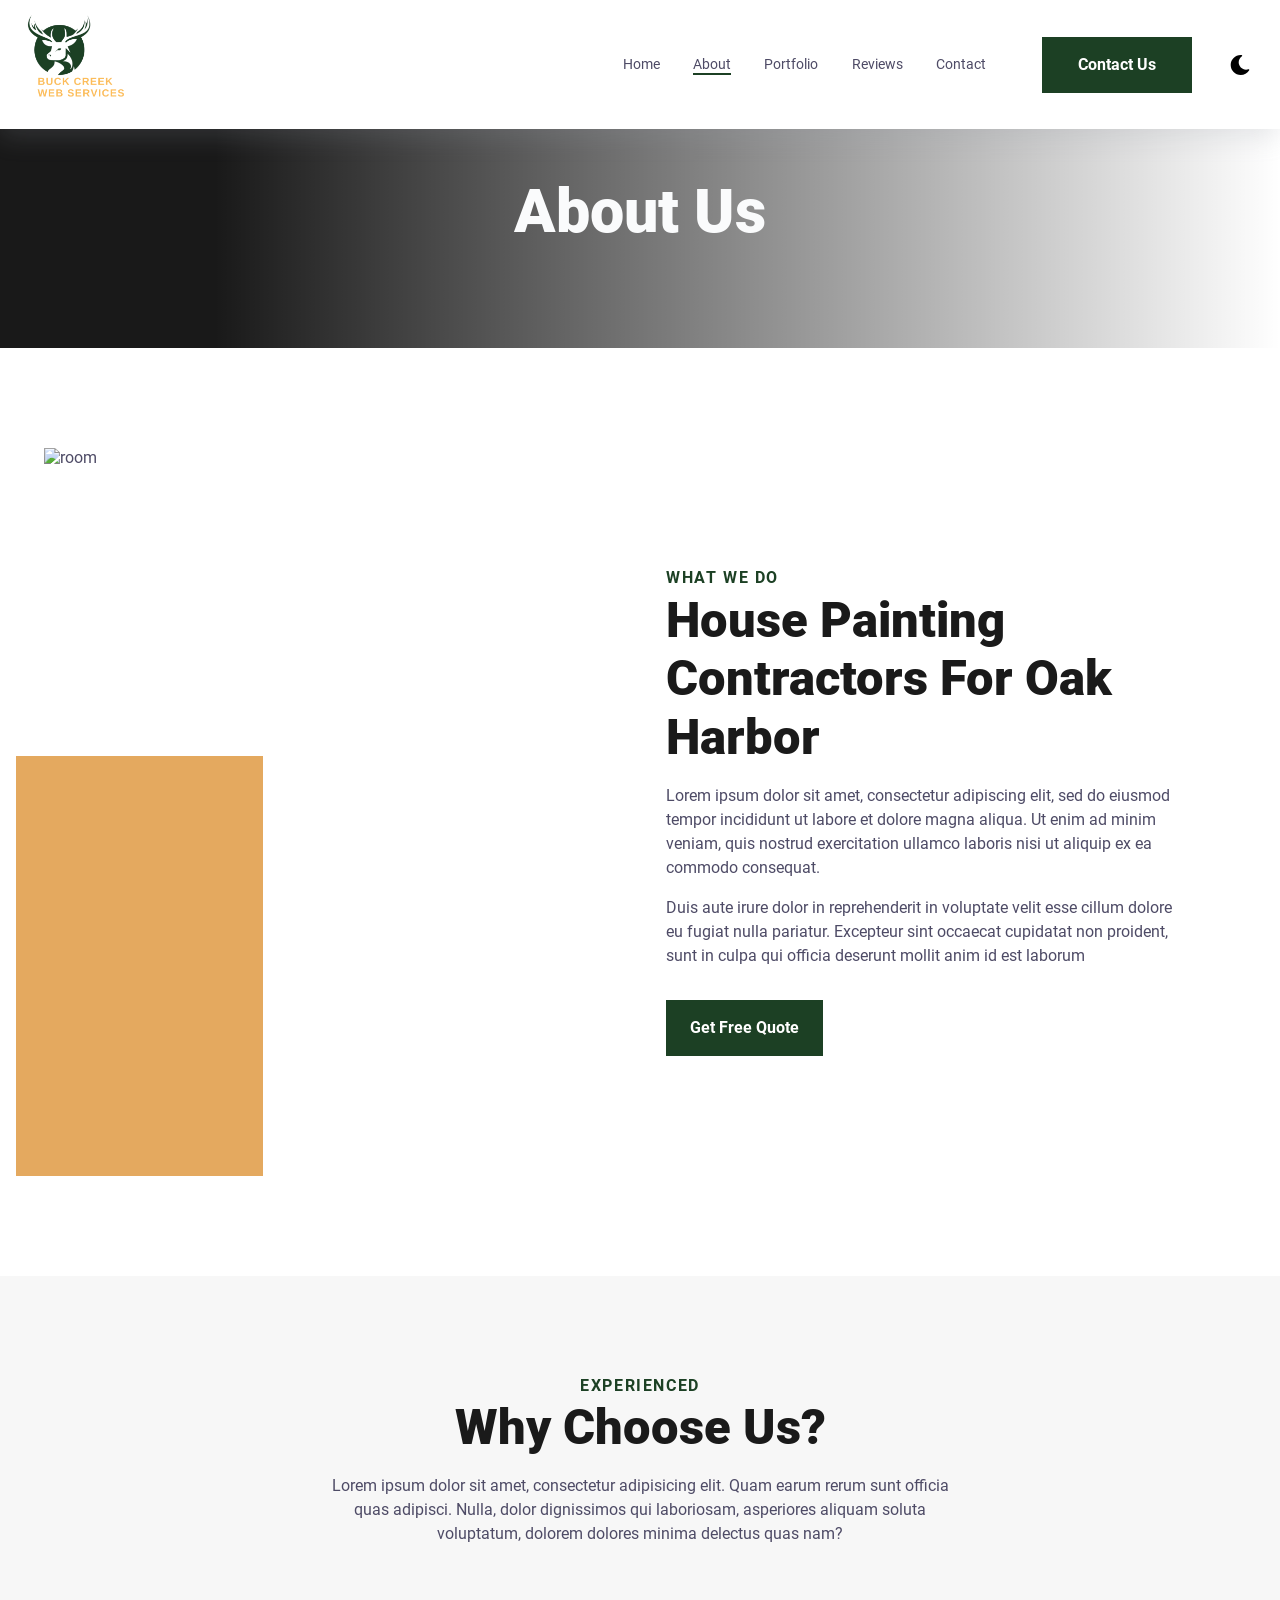
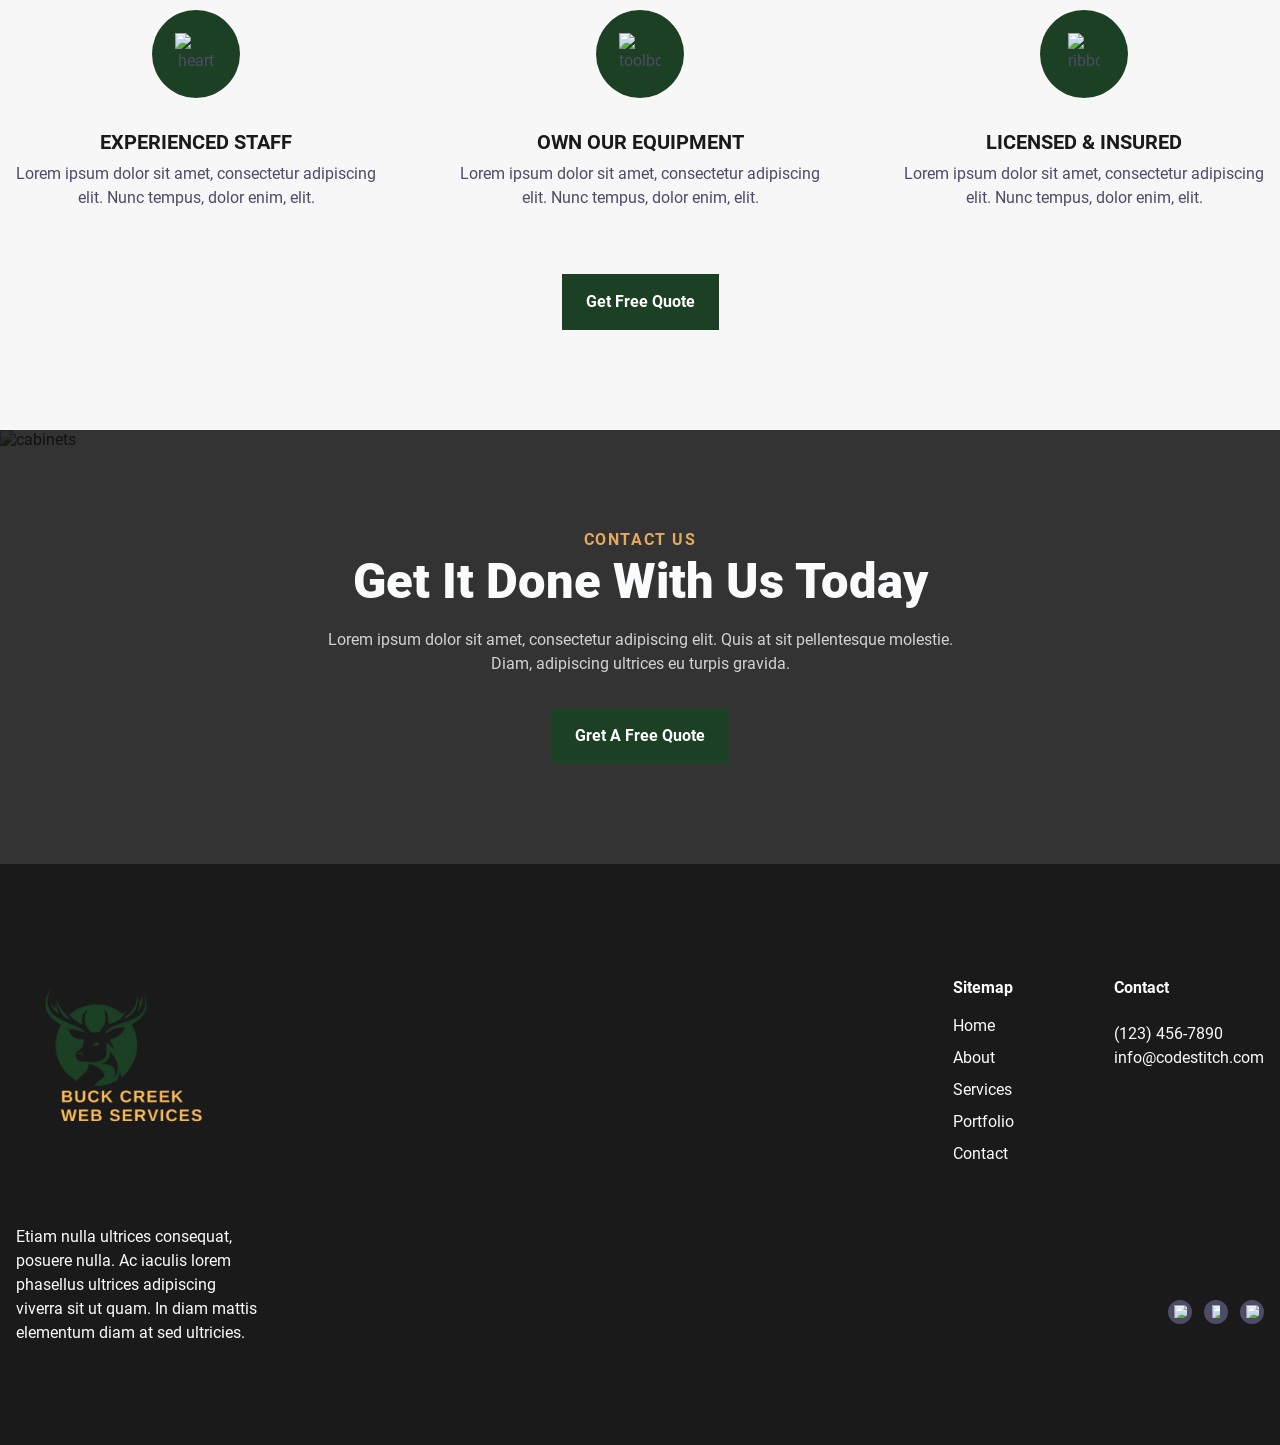
==== about.html @ 59d67529 "Initial commit" ====
<!DOCTYPE html>
<html lang="en">
<head>
    <meta charset="UTF-8">
    <meta http-equiv="X-UA-Compatible" content="IE=edge">
    <meta name="viewport" content="width=device-width, initial-scale=1.0">

    <!--Swap our for actual link-->
    <link rel="canonical" href="https://www.website.com/">

    <meta name="description" content="Meta description for the page">
    <meta name="keywords" content="">

    <!--Social Media Display-->
    <meta property="og:title" content="Title that shows up on google searches"/>
    <meta property="og:description" content="Meta description for the page"/>
    <meta property="og:type" content="website" />
    <meta property="og:url" content="Official link for that page (https://www.site.com)"/>
    <meta property="og:image" content="/assets/images/social.jpg"/>
    <meta property="og:image:secure_url" content="/assets/images/social.jpg"/>

    <!--Favicons-->
    <link rel="apple-touch-icon" sizes="180x180" href="/assets/favicons/apple-touch-icon.png">
    <link rel="icon" type="image/png" sizes="32x32" href="/assets/favicons/favicon-32x32.png?v1">
    <link rel="icon" type="image/png" sizes="16x16" href="/assets/favicons/favicon-16x16.png">
    <link rel="icon" href="/assets/favicons/bc-logo-round.ico" type="image/x-icon">
    <link rel="manifest" href="/assets/favicons/site.webmanifest">
    <meta name="msapplication-TileColor" content="#da532c">
    <meta name="theme-color" content="#ffffff">

    <!-- Preload -->
    <link rel="preload" as="image" href="assets/images/logo-light.png">
    <link rel="preload" as="font" type="font/woff2" href="/assets/fonts/roboto-v29-latin-regular.woff2" crossorigin>
    <link rel="preload" as="font" type="font/woff2" href="/assets/fonts/roboto-v29-latin-700.woff2" crossorigin>

    <link rel="stylesheet" href="/css/core-styles.css">
    <link rel="stylesheet" href="/css/about.css">
    <link rel="stylesheet" href="/css/dark.css">

    <title>Service Keyword Phrase | Company Name | City, State</title>
</head>
<body>
    <!--Screen reader skip main nav-->
    <a class="skip" aria-label="skip to main content" href="#main">Click To Skip To Main Content</a>

    <!-- ============================================ -->
    <!--                 Navigation                   -->
    <!-- ============================================ -->

    <header id="cs-navigation">
        <div class="cs-container">
            <!--Nav Logo-->
            <a href="/index.html" class="cs-logo" aria-label="back to home">
                <img src="/assets/images/bc-logo.png" alt="logo" width="210" height="29" aria-hidden="true" decoding="async">
            </a>
            <!--Navigation List-->
            <nav class="cs-nav" role="navigation">
                <!--Mobile Nav Toggle-->
                <button class="cs-toggle" aria-label="mobile menu toggle">
                    <div class="cs-box" aria-hidden="true">
                        <span class="cs-line cs-line1" aria-hidden="true"></span>
                        <span class="cs-line cs-line2" aria-hidden="true"></span>
                        <span class="cs-line cs-line3" aria-hidden="true"></span>
                    </div>
                </button>
                <!-- We need a wrapper div so we can set a fixed height on the cs-ul in case the nav list gets too long from too many dropdowns being opened and needs to have an overflow scroll. This wrapper acts as the background so it can go the full height of the screen and not cut off any overflowing nav items while the cs-ul stops short of the bottom of the screen, which keeps all nav items in view no matter how mnay there are-->
                <div class="cs-ul-wrapper">
                    <ul id="cs-expanded" class="cs-ul" aria-expanded="false">
                        <li class="cs-li">
                            <a href="/index.html" class="cs-li-link">
                                Home
                            </a>
                        </li>
                        <li class="cs-li">
                            <a href="/about.html" class="cs-li-link cs-active">
                                About
                            </a>
                        </li>
                        <li class="cs-li">
                            <a href="/portfolio.html" class="cs-li-link">
                                Portfolio
                            </a>
                        </li>
                        <li class="cs-li">
                            <a href="/reviews.html" class="cs-li-link">
                                Reviews
                            </a>
                        </li>
                        <li class="cs-li">
                            <a href="/contact.html" class="cs-li-link">
                                Contact
                            </a>
                        </li>
                    </ul>
                </div>
            </nav>
            <a href="/contact.html" class="cs-button-solid cs-nav-button">Contact Us</a>
            <!--Dark Mode toggle, uncomment button code if you want to enable a dark mode toggle-->
            <button id="dark-mode-toggle" aria-label="dark mode toggle">
                <svg class="cs-moon" xmlns="http://www.w3.org/2000/svg" viewBox="0 0 480 480" style="enable-background:new 0 0 480 480" xml:space="preserve"><path d="M459.782 347.328c-4.288-5.28-11.488-7.232-17.824-4.96-17.76 6.368-37.024 9.632-57.312 9.632-97.056 0-176-78.976-176-176 0-58.4 28.832-112.768 77.12-145.472 5.472-3.712 8.096-10.4 6.624-16.832S285.638 2.4 279.078 1.44C271.59.352 264.134 0 256.646 0c-132.352 0-240 107.648-240 240s107.648 240 240 240c84 0 160.416-42.688 204.352-114.176 3.552-5.792 3.04-13.184-1.216-18.496z"/></svg>
                <img class="cs-sun" aria-hidden="true" src="https://csimg.nyc3.cdn.digitaloceanspaces.com/Icons%2Fsun.svg" decoding="async" alt="moon" width="15" height="15">
            </button>
        </div>
    </header>

    <main id="main">
        <!-- ============================================ -->
        <!--                   Banner                     -->
        <!-- ============================================ -->

        <div id="banner-712">
            <div class="cs-container">
                <span class="cs-int-title">About Us</span>
            </div>
            <!--Background Image-->
            <picture class="cs-background">
                <!--Mobile Image-->
                <source media="(max-width: 600px)" srcset="https://csimg.nyc3.cdn.digitaloceanspaces.com/Images%2FMISC%2Fpills.jpg">
                <!--Tablet and above Image-->
                <source media="(min-width: 601px)" srcset="https://csimg.nyc3.cdn.digitaloceanspaces.com/Images%2FMISC%2Fpills.jpg">
                <img loading="lazy" decoding="async" src="https://csimg.nyc3.cdn.digitaloceanspaces.com/Images%2FMISC%2Fpills.jpg" alt="pills" width="1280" height="568" aria-hidden="true">
            </picture>
        </div>

        <!-- ============================================ -->
        <!--                 Side By Side                 -->
        <!-- ============================================ -->

        <section id="sbs-578">
            <div class="cs-container">
                <picture class="cs-picture">
                    <!--Mobile Image-->
                    <source media="(max-width: 600px)" srcset="https://csimg.nyc3.cdn.digitaloceanspaces.com/SideBySide/room.jpg">
                    <!--Tablet and above Image-->
                    <source media="(min-width: 601px)" srcset="https://csimg.nyc3.cdn.digitaloceanspaces.com/SideBySide/room.jpg">
                    <img loading="lazy" decoding="async" src="https://csimg.nyc3.cdn.digitaloceanspaces.com/SideBySide/room.jpg" alt="room" width="494" height="700">
                </picture>
                <div class="cs-content">
                    <span class="cs-topper">What We Do</span>
                    <h2 class="cs-title">House Painting Contractors For Oak Harbor</h2>
                    <p class="cs-text">
                        Lorem ipsum dolor sit amet, consectetur adipiscing elit, sed do eiusmod tempor incididunt ut labore et dolore magna aliqua. Ut enim ad minim veniam, quis nostrud exercitation ullamco laboris nisi ut aliquip ex ea commodo consequat. 
                    </p>
                    <p class="cs-text">
                        Duis aute irure dolor in reprehenderit in voluptate velit esse cillum dolore eu fugiat nulla pariatur. Excepteur sint occaecat cupidatat non proident, sunt in culpa qui officia deserunt mollit anim id est laborum
                    </p>
                    <a href="" class="cs-button-solid">Get Free Quote</a>
                </div>
            </div>
        </section>

        <!-- ============================================ -->
        <!--                 Why Choose                   -->
        <!-- ============================================ -->

        <section id="why-choose-12">
            <div class="cs-container">
                <div class="cs-content">
                    <span class="cs-topper">Experienced</span>
                    <h2 class="cs-title">Why Choose Us?</h2>
                    <p class="cs-text">
                        Lorem ipsum dolor sit amet, consectetur adipisicing elit. Quam earum rerum sunt officia quas adipisci. Nulla, dolor dignissimos qui laboriosam, asperiores aliquam soluta voluptatum, dolorem dolores minima delectus quas nam?
                    </p>
                </div>
                <ul class="cs-card-group">
                    <li class="cs-item">
                        <picture class="cs-picture">
                            <img loading="lazy" decoding="async" src="https://csimg.nyc3.digitaloceanspaces.com/Why-Choose/sheild.svg" alt="heart icon" width="42" height="42" aria-hidden="true">
                        </picture>
                        <h3 class="cs-h3">Experienced Staff</h3>
                        <p class="cs-item-text">
                            Lorem ipsum dolor sit amet, consectetur adipiscing elit. Nunc tempus, dolor enim, elit. 
                        </p>
                    </li>
                    <li class="cs-item">
                        <picture class="cs-picture">
                            <img loading="lazy" decoding="async" src="https://csimg.nyc3.digitaloceanspaces.com/Why-Choose/toolbox.svg" alt="toolbox icon" width="42" height="42" aria-hidden="true">
                        </picture>
                        <h3 class="cs-h3">Own Our Equipment</h3>
                        <p class="cs-item-text">
                            Lorem ipsum dolor sit amet, consectetur adipiscing elit. Nunc tempus, dolor enim, elit. 
                        </p>
                    </li>
                    <li class="cs-item">
                        <picture class="cs-picture">
                            <img loading="lazy" decoding="async" src="https://csimg.nyc3.digitaloceanspaces.com/Why-Choose/ribbon.svg" alt="ribbon icon" width="32" height="42" aria-hidden="true">
                        </picture>
                        <h3 class="cs-h3">Licensed & Insured</h3>
                        <p class="cs-item-text">
                            Lorem ipsum dolor sit amet, consectetur adipiscing elit. Nunc tempus, dolor enim, elit. 
                        </p>
                    </li>
                </ul>
                <a href="" class="cs-button-solid">Get Free Quote</a>
            </div>
        </section>
                                
        <!-- ============================================ -->
        <!--                     CTA                      -->
        <!-- ============================================ -->

        <section id="cta-51">
            <div class="cs-container">
                <div class="cs-content">
                    <span class="cs-topper">Contact Us</span>
                    <h2 class="cs-title">Get It Done With Us Today</h2>
                    <p class="cs-text">
                        Lorem ipsum dolor sit amet, consectetur adipiscing elit. Quis at sit pellentesque molestie.  Diam, adipiscing ultrices eu turpis gravida.
                    </p>
                    <a href="" class="cs-button-solid">Gret A Free Quote</a>
                </div>
            </div>
            <!-- Background Image-->
            <picture class="cs-picture">
                <source media="(max-width: 600px)" srcset="https://csimg.nyc3.digitaloceanspaces.com/CTA/cabinets-m.jpg">
                <source media="(min-width: 601px)" srcset="https://csimg.nyc3.digitaloceanspaces.com/CTA/cabinets.jpg">
                <img loading="lazy" decoding="async" src="https://csimg.nyc3.digitaloceanspaces.com/CTA/cabinets.jpg" alt="cabinets" width="1920" height="1280" aria-hidden="true">
            </picture>
        </section>                                          
    </main>

    <!-- ============================================ -->
    <!--                   Footer                     -->
    <!-- ============================================ -->

    <footer id="cs-footer-269">
        <div class="cs-container">
            <!-- Logo Group -->
            <div class="cs-logo-group">
                <a aria-label="go back to home" class="cs-logo" href="">
                    <img class="cs-logo-img" aria-hidden="true" loading="lazy" decoding="async" src="/assets/images/bc-logo.png" alt="logo" width="240" height="32">
                </a>
                <p class="cs-text">
                    Etiam nulla ultrices consequat, posuere nulla. Ac iaculis lorem phasellus ultrices adipiscing viverra sit ut quam. In diam mattis elementum diam at sed ultricies.
                </p>
            </div>
            <!-- Links -->
            <ul class="cs-nav">
                <li class="cs-nav-li">
                    <span class="cs-header">Sitemap</span>
                </li>
                <li class="cs-nav-li">
                    <a class="cs-nav-link" href="">Home</a>
                </li>
                <li class="cs-nav-li">
                    <a class="cs-nav-link" href="">About</a>
                </li>
                <li class="cs-nav-li">
                    <a class="cs-nav-link" href="">Services</a>
                </li>
                <li class="cs-nav-li">
                    <a class="cs-nav-link" href="">Portfolio</a>
                </li>
                <li class="cs-nav-li">
                    <a class="cs-nav-link" href="">Contact</a>
                </li>
            </ul>
            <!-- Contact Info -->
            <ul class="cs-contact">
                <li class="cs-nav-li">
                    <span class="cs-header">Contact</span>
                </li>
                <li class="cs-contact-li">
                    <a class="cs-contact-link" href="tel: 123-456-7890">(123) 456-7890</a>
                </li>
                <li class="cs-contact-li">
                    <a class="cs-contact-link" href="mailto:info@codestitch.com">info@codestitch.com</a>
                </li>
                <!-- Social Media -->
                <li class="cs-contact-li cs-social-group">
                    <div class="cs-social">
                        <a class="cs-social-link" aria-label="visit google profile" href="">
                            <img class="cs-social-img" aria-hidden="true" loading="lazy" decoding="async" src="https://csimg.nyc3.digitaloceanspaces.com/Social/google.svg" alt="google" width="11" height="11">
                        </a>
                        <a class="cs-social-link" aria-label="visit facebook profile" href="">
                            <img class="cs-social-img" aria-hidden="true" loading="lazy" decoding="async" src="https://csimg.nyc3.digitaloceanspaces.com/Social/Facebook.svg" alt="facebook" width="6" height="11">
                        </a>
                        <a class="cs-social-link" aria-label="visit instagram profile" href="">
                            <img class="cs-social-img" aria-hidden="true" loading="lazy" decoding="async" src="https://csimg.nyc3.digitaloceanspaces.com/Social/instagram.svg" alt="instagram" width="11" height="11">
                        </a>
                    </div>
                </li>
            </ul>
        </div>
    </footer>
                                

    <script defer src="/assets/js/nav.js"></script>
</body>
</html>
---- css/core-styles.css ----
/*-- -------------------------- -->
<---        Core Styles         -->
<--- -------------------------- -*/
/* Mobile */
@media only screen and (min-width: 0rem) {
  :root {
    --primary: #1c4024;
    --primaryLight: #001F3F;
    --secondary: #E4A95F;
    --secondaryLight: #FFBA43;
    --headerColor: #1a1a1a;
    --bodyTextColor: #4E4B66;
    --bodyTextColorWhite: #FAFBFC;
    /* 13px - 16px */
    --topperFontSize: clamp(0.8125rem, 1.6vw, 1rem);
    /* 31px - 49px */
    --headerFontSize: clamp(1.9375rem, 3.9vw, 3.0625rem);
    --bodyFontSize: 1rem;
    /* 60px - 100px top and bottom */
    --sectionPadding: clamp(3.75rem, 7.82vw, 6.25rem) 1rem;
  }
  /* roboto-regular - latin */
  @font-face {
    font-family: 'Roboto';
    font-style: normal;
    font-weight: 400;
    src: local(''), url('/assets/fonts/roboto-v29-latin-regular.woff2') format('woff2'), /* Chrome 26+, Opera 23+, Firefox 39+ */ url('/assets/fonts/roboto-v29-latin-regular.woff') format('woff');
    
    /* Chrome 6+, Firefox 3.6+, IE 9+, Safari 5.1+ */
  }
  /* roboto-700 - latin */
  @font-face {
    font-family: 'Roboto';
    font-style: normal;
    font-weight: 700;
    src: local(''), url('/assets/fonts/roboto-v29-latin-700.woff2') format('woff2'), /* Chrome 26+, Opera 23+, Firefox 39+ */ url('/assets/fonts/roboto-v29-latin-700.woff') format('woff');
    
    /* Chrome 6+, Firefox 3.6+, IE 9+, Safari 5.1+ */
  }
  /* roboto-900 - latin */
  @font-face {
    font-family: 'Roboto';
    font-style: normal;
    font-weight: 900;
    src: local(''), url('/assets/fonts/roboto-v29-latin-900.woff2') format('woff2'), /* Chrome 26+, Opera 23+, Firefox 39+ */ url('/assets/fonts/roboto-v29-latin-900.woff') format('woff');
    
    /* Chrome 6+, Firefox 3.6+, IE 9+, Safari 5.1+ */
  }
  body,
  html {
    margin: 0;
    padding: 0;
    font-size: 100%;
    font-family: 'Roboto', Arial, sans-serif;
    color: var(--bodyTextColor);
    overflow-x: hidden;
  }
  *,
  *:before,
  *:after {
    margin: 0;
    padding: 0;
    box-sizing: border-box;
  }
  body {
    transition: background-color 0.3s;
  }
  .container {
    position: relative;
    width: 92%;
    margin: auto;
  }
  h1,
  h2,
  h3,
  h4,
  h5,
  h6 {
    margin: 0;
    color: var(--headerColor);
  }
  p,
  li,
  a {
    font-size: 1rem;
    line-height: 1.5em;
    margin: 0;
  }
  p,
  li {
    color: var(--bodyTextColor);
  }
  a:hover,
  button:hover {
    cursor: pointer;
  }
  .cs-topper {
    font-size: var(--topperFontSize);
    line-height: 1.2em;
    text-transform: uppercase;
    text-align: inherit;
    letter-spacing: .1em;
    font-weight: 700;
    color: var(--primary);
    margin-bottom: 0.25rem;
    display: block;
  }
  body.dark-mode .cs-topper {
    color: var(--secondary);
  }
  .cs-title {
    font-size: var(--headerFontSize);
    font-weight: 900;
    line-height: 1.2em;
    text-align: inherit;
    max-width: 43.75rem;
    margin: 0 0 1rem 0;
    color: var(--headerColor);
    position: relative;
  }
  .cs-text {
    font-size: var(--bodyFontSize);
    line-height: 1.5em;
    text-align: inherit;
    width: 100%;
    max-width: 40.625rem;
    margin: 0;
    color: var(--bodyTextColor);
  }
  .cs-button-solid {
    font-size: 1rem;
    /* 46px - 56px */
    line-height: clamp(2.875rem, 5.5vw, 3.5rem);
    text-decoration: none;
    font-weight: 700;
    text-align: center;
    margin: 0;
    color: #fff;
    min-width: 9.375rem;
    padding: 0 1.5rem;
    background-color: var(--primary);
    display: inline-block;
    position: relative;
    z-index: 1;
    /* prevents padding from adding to the width */
    box-sizing: border-box;
  }
  .cs-button-solid:before {
    content: '';
    position: absolute;
    height: 100%;
    width: 0%;
    background: #000;
    opacity: 1;
    top: 0;
    left: 0;
    z-index: -1;
    transition: width .3s;
  }
  .cs-button-solid:hover:before {
    width: 100%;
  }
  .skip {
    position: absolute;
    top: 0;
    left: 0;
    opacity: 0;
    z-index: -1111111;
  }
}
/*-- -------------------------- -->
<---      Dark Mode Toggle      -->
<--- -------------------------- -*/
/* Mobile */
@media only screen and (min-width: 0em) {
  body.dark-mode #dark-mode-toggle .cs-sun {
    transform: translate(-50%, -50%);
    opacity: 1;
  }
  body.dark-mode #dark-mode-toggle .cs-moon {
    transform: translate(-50%, -150%);
    opacity: 0;
    fill: #fff;
  }
  #dark-mode-toggle {
    display: block;
    position: absolute;
    top: 0.625rem;
    right: 4.375rem;
    width: 3rem;
    height: 3rem;
    background: transparent;
    border: none;
    overflow: hidden;
    padding: 0;
    z-index: 1000;
  }
  #dark-mode-toggle img,
  #dark-mode-toggle svg {
    position: absolute;
    top: 50%;
    left: 50%;
    transform: translate(-50%, -50%);
    width: 1.25rem;
    height: 1.25rem;
    pointer-events: none;
  }
  #dark-mode-toggle .cs-moon {
    z-index: 2;
    transition: transform .3s, opacity .3s;
  }
  #dark-mode-toggle .cs-sun {
    z-index: 1;
    transform: translate(-50%, 100%);
    opacity: 0;
    transition: transform .3s, opacity .3s;
  }
}
/* Desktop */
@media only screen and (min-width: 64em) {
  #dark-mode-toggle {
    position: relative;
    transform: none;
    top: auto;
    right: auto;
    margin: 0;
  }
  #dark-mode-toggle:hover {
    cursor: pointer;
  }
}
/*-- -------------------------- -->
<---     Mobile Navigation      -->
<--- -------------------------- -*/
/* Mobile - 1023px */
@media only screen and (max-width: 63.9375rem) {
  body.cs-open {
    overflow: hidden;
  }
  #cs-navigation {
    width: 100%;
    padding: 0.75rem 1rem;
    /* prevents padding from affecting height and width */
    box-sizing: border-box;
    background-color: #fff;
    box-shadow: rgba(149, 157, 165, 0.2) 0px 8px 24px;
    position: fixed;
    z-index: 10000;
  }
  #cs-navigation:before {
    content: '';
    width: 100%;
    height: 0vh;
    background: rgba(0, 0, 0, 0.6);
    -webkit-backdrop-filter: blur(10px);
    backdrop-filter: blur(10px);
    position: absolute;
    display: block;
    top: 100%;
    right: 0;
    z-index: -1100;
    opacity: 0;
    transition: height .5s, opacity .5s;
  }
  #cs-navigation.cs-active:before {
    height: 150vh;
    opacity: 1;
  }
  #cs-navigation.cs-active .cs-ul-wrapper {
    opacity: 1;
    transform: scaleY(1);
    transition-delay: .15s;
  }
  #cs-navigation.cs-active .cs-li {
    transform: translateY(0);
    opacity: 1;
  }
  #cs-navigation .cs-container {
    width: 100%;
    display: flex;
    justify-content: flex-end;
    align-items: center;
  }
  #cs-navigation .cs-logo {
    width: 40%;
    max-width: 9.125rem;
    height: auto;
    margin: 0 auto 0 0;
    padding: 0;
    /* prevents padding from affecting height and width */
    box-sizing: border-box;
    display: flex;
    justify-content: center;
    align-items: center;
    z-index: 10;
  }
  #cs-navigation .cs-logo img {
    width: auto;
    height: 100px;
    /* ensures the image never overflows the container. It stays contained within it's width and height and expands to fill it then stops once it reaches an edge */
    object-fit: contain;
  }
  #cs-navigation .cs-toggle {
    /* 44px - 48px */
    width: clamp(2.75rem, 6vw, 3rem);
    height: clamp(2.75rem, 6vw, 3rem);
    margin: 0 0 0 auto;
    border-radius: 0.25rem;
    background-color: transparent;
    border: none;
    display: flex;
    justify-content: center;
    align-items: center;
  }
  #cs-navigation .cs-active .cs-line1 {
    top: 50%;
    transform: translate(-50%, -50%) rotate(225deg);
  }
  #cs-navigation .cs-active .cs-line2 {
    top: 50%;
    transform-origin: center;
    transform: translate(-50%, -50%) translateY(0) rotate(-225deg);
  }
  #cs-navigation .cs-active .cs-line3 {
    bottom: 100%;
    opacity: 0;
  }
  #cs-navigation .cs-box {
    /* 24px - 28px */
    width: clamp(1.5rem, 2vw, 1.75rem);
    /* 14px - 16px */
    height: clamp(0.875rem, 1.5vw, 1rem);
    position: relative;
  }
  #cs-navigation .cs-line {
    width: 100%;
    height: 2px;
    border-radius: 2px;
    background-color: #1a1a1a;
    position: absolute;
    left: 50%;
    transform: translateX(-50%);
  }
  #cs-navigation .cs-line1 {
    top: 0;
    transform-origin: center;
    transition: transform .5s, top .3S, left .3S;
    animation-duration: .7s;
    animation-timing-function: ease;
    animation-fill-mode: forwards;
    animation-direction: normal;
  }
  #cs-navigation .cs-line2 {
    top: 50%;
    transform: translateX(-50%) translateY(-50%);
    transition: top .3s, left .3s, transform .5s;
    animation-duration: .7s;
    animation-timing-function: ease;
    animation-fill-mode: forwards;
    animation-direction: normal;
  }
  #cs-navigation .cs-line3 {
    bottom: 0;
    transition: bottom .3s, opacity .3s;
  }
  #cs-navigation .cs-ul-wrapper {
    width: 100%;
    height: auto;
    padding-bottom: 2.4em;
    opacity: 0;
    background-color: #fff;
    box-shadow: inset rgba(0, 0, 0, 0.2) 0px 8px 24px;
    overflow: hidden;
    position: absolute;
    top: 100%;
    left: 0;
    z-index: -1;
    transform: scaleY(0);
    transform-origin: top;
    transition: transform .4s, opacity .3s;
  }
  #cs-navigation .cs-ul {
    margin: 0;
    padding: 3rem 0 0 0;
    width: 100%;
    height: auto;
    max-height: 65vh;
    overflow: scroll;
    display: flex;
    justify-content: flex-start;
    flex-direction: column;
    align-items: center;
    gap: 1.25rem;
  }
  #cs-navigation .cs-li {
    width: 100%;
    text-align: center;
    list-style: none;
    margin-right: 0;
    /* transition from these values */
    transform: translateY(-4.375rem);
    opacity: 0;
    transition: transform .6s, opacity .9s;
  }
  #cs-navigation .cs-li:nth-of-type(1) {
    transition-delay: .05s;
  }
  #cs-navigation .cs-li:nth-of-type(2) {
    transition-delay: .1s;
  }
  #cs-navigation .cs-li:nth-of-type(3) {
    transition-delay: .15s;
  }
  #cs-navigation .cs-li:nth-of-type(4) {
    transition-delay: .2s;
  }
  #cs-navigation .cs-li:nth-of-type(5) {
    transition-delay: .25s;
  }
  #cs-navigation .cs-li:nth-of-type(6) {
    transition-delay: .3s;
  }
  #cs-navigation .cs-li:nth-of-type(7) {
    transition-delay: .35s;
  }
  #cs-navigation .cs-li:nth-of-type(8) {
    transition-delay: .4s;
  }
  #cs-navigation .cs-li:nth-of-type(9) {
    transition-delay: .45s;
  }
  #cs-navigation .cs-li:nth-of-type(10) {
    transition-delay: .5s;
  }
  #cs-navigation .cs-li:nth-of-type(11) {
    transition-delay: .55s;
  }
  #cs-navigation .cs-li:nth-of-type(12) {
    transition-delay: .6s;
  }
  #cs-navigation .cs-li:nth-of-type(13) {
    transition-delay: .65s;
  }
  #cs-navigation .cs-li-link {
    /* 16px - 24px */
    font-size: clamp(1rem, 2.5vw, 1.5rem);
    line-height: 1.2em;
    text-decoration: none;
    margin: 0;
    color: var(--headerColor);
    display: inline-block;
    position: relative;
  }
  #cs-navigation .cs-li-link:before {
    /* active state underline */
    content: '';
    width: 100%;
    height: 1px;
    background: var(--secondary);
    opacity: 1;
    position: absolute;
    display: none;
    bottom: -0.125rem;
    left: 0;
  }
  #cs-navigation .cs-li-link.cs-active:before {
    display: block;
  }
  #cs-navigation .cs-button-solid {
    display: none;
  }
}
/* Dark Mode */
@media only screen and (max-width: 63.9375rem) {
  body.dark-mode #cs-navigation {
    background-color: var(--dark);
  }
  body.dark-mode #cs-navigation .cs-logo {
    /* makes it white */
    filter: grayscale(1) brightness(1000%);
  }
  body.dark-mode #cs-navigation .cs-line {
    background-color: #fff;
  }
  body.dark-mode #cs-navigation .cs-ul-wrapper {
    background-color: var(--medium);
  }
  body.dark-mode #cs-navigation .cs-li-link {
    color: var(--bodyTextColorWhite);
  }
}
/*-- -------------------------- -->
<---     Desktop Navigation     -->
<--- -------------------------- -*/
/* Small Desktop - 1024px */
@media only screen and (min-width: 64rem) {
  #cs-navigation {
    width: 100%;
    padding: 0 1rem;
    /* prevents padding from affecting height and width */
    box-sizing: border-box;
    background-color: #fff;
    box-shadow: rgba(149, 157, 165, 0.2) 0px 8px 24px;
    position: fixed;
    z-index: 10000;
  }
  #cs-navigation .cs-container {
    width: 100%;
    max-width: 80rem;
    margin: auto;
    display: flex;
    justify-content: flex-end;
    align-items: center;
    gap: 1.5rem;
  }
  #cs-navigation .cs-toggle {
    display: none;
  }
  #cs-navigation .cs-logo {
    width: 9.4%;
    max-width: 21.875rem;
    height: 8.0625rem;
    /* margin-right auto pushes everything away from it to the right */
    margin: 0 auto 0 0;
    padding: 0;
    display: flex;
    justify-content: center;
    align-items: center;
    z-index: 100;
  }
  #cs-navigation .cs-logo img {
    width: auto;
    height: 100%;
    /* ensures the image never overflows the container. It stays contained within it's width and height and expands to fill it then stops once it reaches an edge */
    object-fit: contain;
  }
  #cs-navigation .cs-ul {
    width: 100%;
    margin: 0 2rem 0 0;
    padding: 0;
    display: flex;
    justify-content: flex-start;
    align-items: center;
    /* 20px - 36px */
    gap: clamp(1.25rem, 2.6vw, 2.25rem);
  }
  #cs-navigation .cs-li {
    list-style: none;
    padding: 2rem 0;
    /* prevent flexbox from squishing it */
    flex: none;
  }
  #cs-navigation .cs-li-link {
    /* 14px - 16px */
    font-size: clamp(0.875rem, 1vw, 1rem);
    line-height: 1.5em;
    text-decoration: none;
    margin: 0;
    color: var(--bodyTextColor);
    display: block;
    position: relative;
  }
  #cs-navigation .cs-li-link:hover:before {
    width: 100%;
  }
  #cs-navigation .cs-li-link.cs-active:before {
    width: 100%;
  }
  #cs-navigation .cs-li-link:before {
    /* active state underline */
    content: '';
    width: 0%;
    height: 2px;
    background: var(--primary);
    opacity: 1;
    position: absolute;
    display: block;
    bottom: 0rem;
    left: 0;
    transition: width .3s;
  }
}
/* Dark Mode */
@media only screen and (min-width: 64rem) {
  body.dark-mode #cs-navigation {
    background-color: var(--dark);
  }
  body.dark-mode #cs-navigation .cs-logo {
    /* makes it turn white */
    filter: grayscale(1) brightness(1000%);
  }
  body.dark-mode #cs-navigation .cs-li-link {
    color: var(--bodyTextColorWhite);
  }
  body.dark-mode #cs-navigation .cs-li-link:before {
    background-color: var(--secondary);
  }
}
/*-- -------------------------- -->
<---          Banner            -->
<--- -------------------------- -*/
/* Mobile - 360px */
@media only screen and (min-width: 0rem) {
  #banner-712 {
    /* 175px - 200px top */
    padding: clamp(10.9375rem, 10vw, 12.5rem) 1rem 6.25rem;
    position: relative;
    z-index: 1;
  }
  #banner-712 .cs-container {
    text-align: center;
    width: 100%;
    max-width: 80rem;
    margin: auto;
    display: flex;
    justify-content: center;
    align-items: center;
    flex-direction: column;
    gap: 1rem;
  }
  #banner-712 .cs-int-title {
    /* 39px - 61px */
    font-size: clamp(2.4375rem, 6.4vw, 3.8125rem);
    font-weight: 900;
    line-height: 1.2em;
    text-align: inherit;
    margin: 0;
    color: var(--bodyTextColorWhite);
    position: relative;
  }
  #banner-712 .cs-background {
    width: 100%;
    height: 100%;
    display: block;
    position: absolute;
    top: 0;
    left: 0;
    z-index: -1;
  }
  #banner-712 .cs-background:before {
    /* background color overlay */
    content: '';
    position: absolute;
    display: block;
    height: 100%;
    width: 100%;
    background: #000;
    opacity: .75;
    top: 0;
    left: 0;
    z-index: 1;
  }
  #banner-712 .cs-background img {
    position: absolute;
    top: 0;
    left: 0;
    height: 100%;
    width: 100%;
    /* Makes img tag act as a background image */
    object-fit: cover;
  }
}
/* Tablet - 768px */
@media only screen and (min-width: 48rem) {
  #banner-712 .cs-background:before {
    opacity: 1;
    background: linear-gradient(90.01deg, rgba(0, 0, 0, 0.9) 16.86%, rgba(0, 0, 0, 0) 100%);
  }
}
/*-- -------------------------- -->
<---          Footer            -->
<--- -------------------------- -*/
/* Mobile - 360px */
@media only screen and (min-width: 0rem) {
  #cs-footer-269 {
    /* 60px - 100px top and bottom */
    padding: clamp(3.75rem, 7.82vw, 6.25rem) 1rem;
    background-color: #1a1a1a;
    /* Navigation Links */
    /* Contact Links */
  }
  #cs-footer-269 .cs-container {
    width: 100%;
    /* reset on tablet */
    max-width: 34.375rem;
    margin: auto;
    display: flex;
    justify-content: flex-start;
    align-items: flex-start;
    flex-wrap: wrap;
    /* 68px - 100px */
    column-gap: clamp(4.25rem, calc(10%), 6.25rem);
  }
  #cs-footer-269 .cs-logo-group {
    /* takes up all the space, lets the other ul's wrap below it */
    width: 100%;
    position: relative;
  }
  #cs-footer-269 .cs-logo {
    /* 210px - 240px */
    width: clamp(13.125rem, 8vw, 15rem);
    height: auto;
    display: block;
    /* 28px - 44px */
    margin-bottom: clamp(1.75rem, 4.17vw, 2.75rem);
  }
  #cs-footer-269 .cs-logo-img {
    width: 100%;
    height: auto;
  }
  #cs-footer-269 .cs-text {
    /* 14px - 16px */
    font-size: clamp(0.875rem, 2.5vw, 1rem);
    line-height: 1.5em;
    margin: 0;
    margin-bottom: 2rem;
    /* changes to 305px at desktop */
    max-width: 33.75rem;
    color: var(--bodyTextColorWhite);
  }
  #cs-footer-269 .cs-nav {
    padding: 0;
    margin: 0;
  }
  #cs-footer-269 .cs-nav-li {
    list-style: none;
    line-height: 1.5em;
    margin-bottom: 0.5rem;
  }
  #cs-footer-269 .cs-nav-li:last-of-type {
    margin-bottom: 0;
  }
  #cs-footer-269 .cs-header {
    font-size: 1rem;
    line-height: 1.5em;
    font-weight: 700;
    margin-bottom: 0.875rem;
    color: var(--bodyTextColorWhite);
    position: relative;
    display: block;
  }
  #cs-footer-269 .cs-nav-link {
    font-size: 1rem;
    text-decoration: none;
    line-height: 1.5em;
    color: var(--bodyTextColorWhite);
    position: relative;
  }
  #cs-footer-269 .cs-nav-link:before {
    /* underline */
    content: '';
    width: 0%;
    height: 0.125rem;
    /* current color of the parent */
    background: currentColor;
    opacity: 1;
    position: absolute;
    display: block;
    bottom: -0.125rem;
    left: 0;
    transition: width .3s;
  }
  #cs-footer-269 .cs-nav-link:hover:before {
    width: 100%;
  }
  #cs-footer-269 .cs-contact {
    margin: 0;
    padding: 0;
    width: auto;
    display: flex;
    flex-direction: column;
    align-self: stretch;
  }
  #cs-footer-269 .cs-contact-li {
    list-style: none;
    margin-bottom: 0rem;
  }
  #cs-footer-269 .cs-contact-li:last-of-type {
    margin-bottom: 0;
  }
  #cs-footer-269 .cs-contact-link {
    font-size: 1rem;
    text-decoration: none;
    line-height: 1.5em;
    text-align: left;
    color: var(--bodyTextColorWhite);
    display: inline-block;
  }
  #cs-footer-269 .cs-contact-link:hover {
    text-decoration: underline;
  }
  #cs-footer-269 .cs-address {
    font-size: 1rem;
    margin-bottom: 1.25rem;
  }
  #cs-footer-269 .cs-social-group {
    /* pushes away from the other flex items */
    margin-top: auto;
    margin-left: auto;
  }
  #cs-footer-269 .cs-social {
    display: inline-flex;
    justify-content: flex-start;
    gap: 0.75rem;
  }
  #cs-footer-269 .cs-social-link {
    width: 1.5rem;
    height: 1.5rem;
    background-color: #4E4B66;
    border-radius: 50%;
    display: flex;
    justify-content: center;
    align-items: center;
    position: relative;
    z-index: 1;
    transition: transform 0.3s, background-color 0.3s;
  }
  #cs-footer-269 .cs-social-link:hover {
    background-color: var(--primary);
    transform: translateY(-0.1875rem);
  }
  #cs-footer-269 .cs-social-img {
    height: 0.8125rem;
    width: auto;
    display: block;
  }
}
/* Tablet - 768px */
@media only screen and (min-width: 48rem) {
  #cs-footer-269 .cs-container {
    max-width: 80rem;
    row-gap: 0;
  }
  #cs-footer-269 .cs-logo-group {
    width: auto;
    /* pushes everything to the right of it as far as possible in a flexbox */
    margin-right: auto;
  }
  #cs-footer-269 .cs-text {
    width: 80%;
    max-width: 19.0625rem;
    margin: 0;
  }
  #cs-footer-269 .cs-nav,
  #cs-footer-269 .cs-contact {
    /* 8px - 12px */
    margin-top: clamp(0.5rem, 1.2vw, 0.75rem);
  }
}
---- css/about.css ----
/*-- -------------------------- -->
<---       Side By Side         -->
<--- -------------------------- -*/
/* Mobile - 360px */
@media only screen and (min-width: 0rem) {
  #sbs-578 .cs-container {
    width: 100%;
    max-width: 80rem;
    margin: auto;
    display: flex;
    flex-direction: column;
    align-items: center;
    /* 48px - 64px */
    gap: clamp(3rem, 7vw, 4rem);
  }
  #sbs-578 .cs-content {
    /* set text aling to left if content needs to be left aligned */
    text-align: left;
    width: 100%;
    max-width: 32.625rem;
    /* moved section padding to the .cs-content so we can have the cs-picture be full width on mobile without the padding preventing it from doing so */
    padding: var(--sectionPadding);
    padding-top: 0;
    /* prevents padding from affecting width and height */
    box-sizing: border-box;
    display: flex;
    flex-direction: column;
    /* centers content horizontally, set to flex-start to left align */
    align-items: flex-start;
  }
  #sbs-578 .cs-text {
    /* Override.  cs-topper cs-title and first cs-text should be removed and put into your global css sheet so it can control every instance of them on your site and is consistent. This selector is a section specific override that stays inside this stitch */
    margin-bottom: 1rem;
  }
  #sbs-578 .cs-text:last-of-type {
    margin-bottom: 2rem;
  }
  #sbs-578 .cs-picture {
    display: block;
    position: relative;
    width: 100%;
    height: 18.75rem;
  }
  #sbs-578 .cs-picture img {
    position: absolute;
    top: 0;
    left: 0;
    height: 100%;
    width: 100%;
    object-fit: cover;
  }
}
/* Tablet - 768px */
@media only screen and (min-width: 48rem) {
  #sbs-578 {
    padding: var(--sectionPadding);
  }
  #sbs-578 .cs-container {
    flex-direction: row;
    justify-content: flex-start;
    /* 60px - 128px */
    gap: clamp(3.75rem, 10vw, 8rem);
  }
  #sbs-578 .cs-content {
    width: 53%;
    /* reset the padding, add the section padding back to the section container */
    padding: 0;
  }
  #sbs-578 .cs-picture {
    width: 47vw;
    max-width: 30.875rem;
    /* 518px - 700px */
    height: clamp(32.375rem, 63vw, 43.75rem);
    /* 16px - 28px, added margin left and bottom to cs-picture so it pushes away by the same amount the yellow box element overlaps it left and bottom. This maintains consistent spacing left and bottom */
    margin: 0 0 clamp(1rem, 2.4vw, 1.75rem) clamp(1rem, 2.4vw, 1.75rem);
    position: relative;
  }
  #sbs-578 .cs-picture:before {
    /* yellow box */
    content: '';
    width: 50%;
    height: 60%;
    background: var(--secondary);
    opacity: 1;
    display: block;
    position: absolute;
    /* 16px - 28px, wrapped in calc function to multiple by negative 1 and get a negative clamp value */
    bottom: calc(clamp(1rem, 2.4vw, 1.75rem)*-1);
    left: calc(clamp(1rem, 2.4vw, 1.75rem)*-1);
  }
}
/*-- -------------------------- -->
<---       Why Choose Us        -->
<--- -------------------------- -*/
/* Mobile - 360px */
@media only screen and (min-width: 0rem) {
  #why-choose-12 {
    padding: var(--sectionPadding);
    background-color: #f7f7f7;
  }
  #why-choose-12 .cs-container {
    width: 100%;
    max-width: 80rem;
    margin: auto;
    display: flex;
    flex-direction: column;
    align-items: center;
    /* 48px - 64px */
    gap: clamp(3rem, 6vw, 4rem);
  }
  #why-choose-12 .cs-content {
    /* set text align to left if content needs to be left aligned */
    text-align: center;
    width: 100%;
    display: flex;
    flex-direction: column;
    /* centers content horizontally, set to flex-start to left align */
    align-items: center;
  }
  #why-choose-12 .cs-card-group {
    width: 100%;
    margin: 0;
    padding: 0;
    display: flex;
    justify-content: center;
    align-items: center;
    flex-direction: column;
    gap: 3.75rem;
  }
  #why-choose-12 .cs-item {
    text-align: center;
    list-style: none;
    width: 100%;
    max-width: 22.5rem;
    margin: 0;
    padding: 0;
  }
  #why-choose-12 .cs-picture {
    /* 68px - 88px */
    width: clamp(4.25rem, 7vw, 5.5rem);
    height: clamp(4.25rem, 7vw, 5.5rem);
    margin: auto;
    margin-bottom: 2rem;
    border-radius: 50%;
    background-color: var(--primary);
    display: flex;
    justify-content: center;
    align-items: center;
  }
  #why-choose-12 .cs-picture img {
    width: auto;
    height: 2.625rem;
    display: block;
  }
  #why-choose-12 .cs-h3 {
    font-size: 1.25rem;
    line-height: 1.2em;
    text-align: inherit;
    font-weight: 700;
    text-transform: uppercase;
    margin: 0;
    margin-bottom: 0.5rem;
    color: var(--headerColor);
  }
  #why-choose-12 .cs-item-text {
    font-size: 1rem;
    text-align: inherit;
    line-height: 1.5em;
    margin: 0;
    color: var(--bodyTextColor);
  }
}
/* Tablet - 768px */
@media only screen and (min-width: 48rem) {
  #why-choose-12 .cs-card-group {
    flex-direction: row;
    justify-content: space-between;
  }
}
/* Dark Mode */
@media only screen and (min-width: 0rem) {
  body.dark-mode #why-choose-12 {
    background-color: rgba(0, 0, 0, 0.2);
  }
  body.dark-mode #why-choose-12 .cs-title,
  body.dark-mode #why-choose-12 .cs-h3,
  body.dark-mode #why-choose-12 .cs-item-text,
  body.dark-mode #why-choose-12 .cs-text {
    color: var(--bodyTextColorWhite);
  }
  body.dark-mode #why-choose-12 .cs-picture {
    background: var(--primary);
  }
}
/*-- -------------------------- -->
<---            CTA             -->
<--- -------------------------- -*/
/* Mobile - 360px */
@media only screen and (min-width: 0rem) {
  #cta-51 {
    padding: var(--sectionPadding);
    position: relative;
  }
  #cta-51 .cs-container {
    width: 100%;
    max-width: 80rem;
    margin: auto;
    display: flex;
    flex-direction: column;
    align-items: center;
    /* 48px - 64px */
    gap: clamp(3rem, 6vw, 4rem);
  }
  #cta-51 .cs-content {
    /* set text align to left if content needs to be left aligned */
    text-align: center;
    width: 100%;
    display: flex;
    flex-direction: column;
    /* centers content horizontally, set to flex-start to left align */
    align-items: center;
  }
  #cta-51 .cs-topper {
    color: var(--secondary);
  }
  #cta-51 .cs-title,
  #cta-51 .cs-text {
    color: var(--bodyTextColorWhite);
  }
  #cta-51 .cs-text {
    /* Override.  cs-topper cs-title and first cs-text should be removed and put into your global css sheet so it can control every instance of them on your site and is consistent. This selector is a section specific override that stays inside this stitch */
    margin-bottom: 1rem;
    opacity: .8;
  }
  #cta-51 .cs-text:last-of-type {
    margin-bottom: 2rem;
  }
  #cta-51 .cs-picture {
    height: 100%;
    width: 100%;
    display: block;
    position: absolute;
    top: 0;
    left: 0;
    z-index: -1;
  }
  #cta-51 .cs-picture:before {
    /* black color overlay */
    content: '';
    position: absolute;
    display: block;
    height: 100%;
    width: 100%;
    background: #000;
    opacity: .8;
    top: 0;
    left: 0;
    z-index: 1;
  }
  #cta-51 .cs-picture img {
    position: absolute;
    top: 0;
    left: 0;
    height: 100%;
    width: 100%;
    object-fit: cover;
  }
}
---- css/dark.css ----
/* Add this as it's own dark.css file and linked on all pages */
/*-- -------------------------- -->
<---      Core Dark Styles      -->
<--- -------------------------- -*/
/* Mobile */
@media only screen and (min-width: 0rem) {
  :root {
    --dark: #121212;
    --medium: #282828;
    --accent: #404040;
    --bodyTextColorWhite: #FAFBFC;
  }
  body.dark-mode {
    background-color: var(--dark);
  }
  body.dark-mode p,
  body.dark-mode li,
  body.dark-mode h1,
  body.dark-mode h2,
  body.dark-mode h3,
  body.dark-mode h4,
  body.dark-mode h5,
  body.dark-mode h6,
  body.dark-mode .cs-title,
  body.dark-mode .cs-text,
  body.dark-mode .cs-li {
    color: var(--bodyTextColorWhite);
  }
  body.dark-mode .light {
    display: none;
  }
  body.dark-mode .dark {
    display: block !important;
  }
  .dark {
    /* class used to hide elements that only need to be seen when dark mode is enabled */
    display: none;
  }
}
/*-- -------------------------- -->
<---      Dark Mode Toggle      -->
<--- -------------------------- -*/
/* Mobile */
@media only screen and (min-width: 0rem) {
  body.dark-mode #dark-mode-toggle .sun {
    transform: translate(-50%, -50%);
    opacity: 1;
  }
  body.dark-mode #dark-mode-toggle .moon {
    transform: translate(-50%, -150%);
    opacity: 0;
  }
}
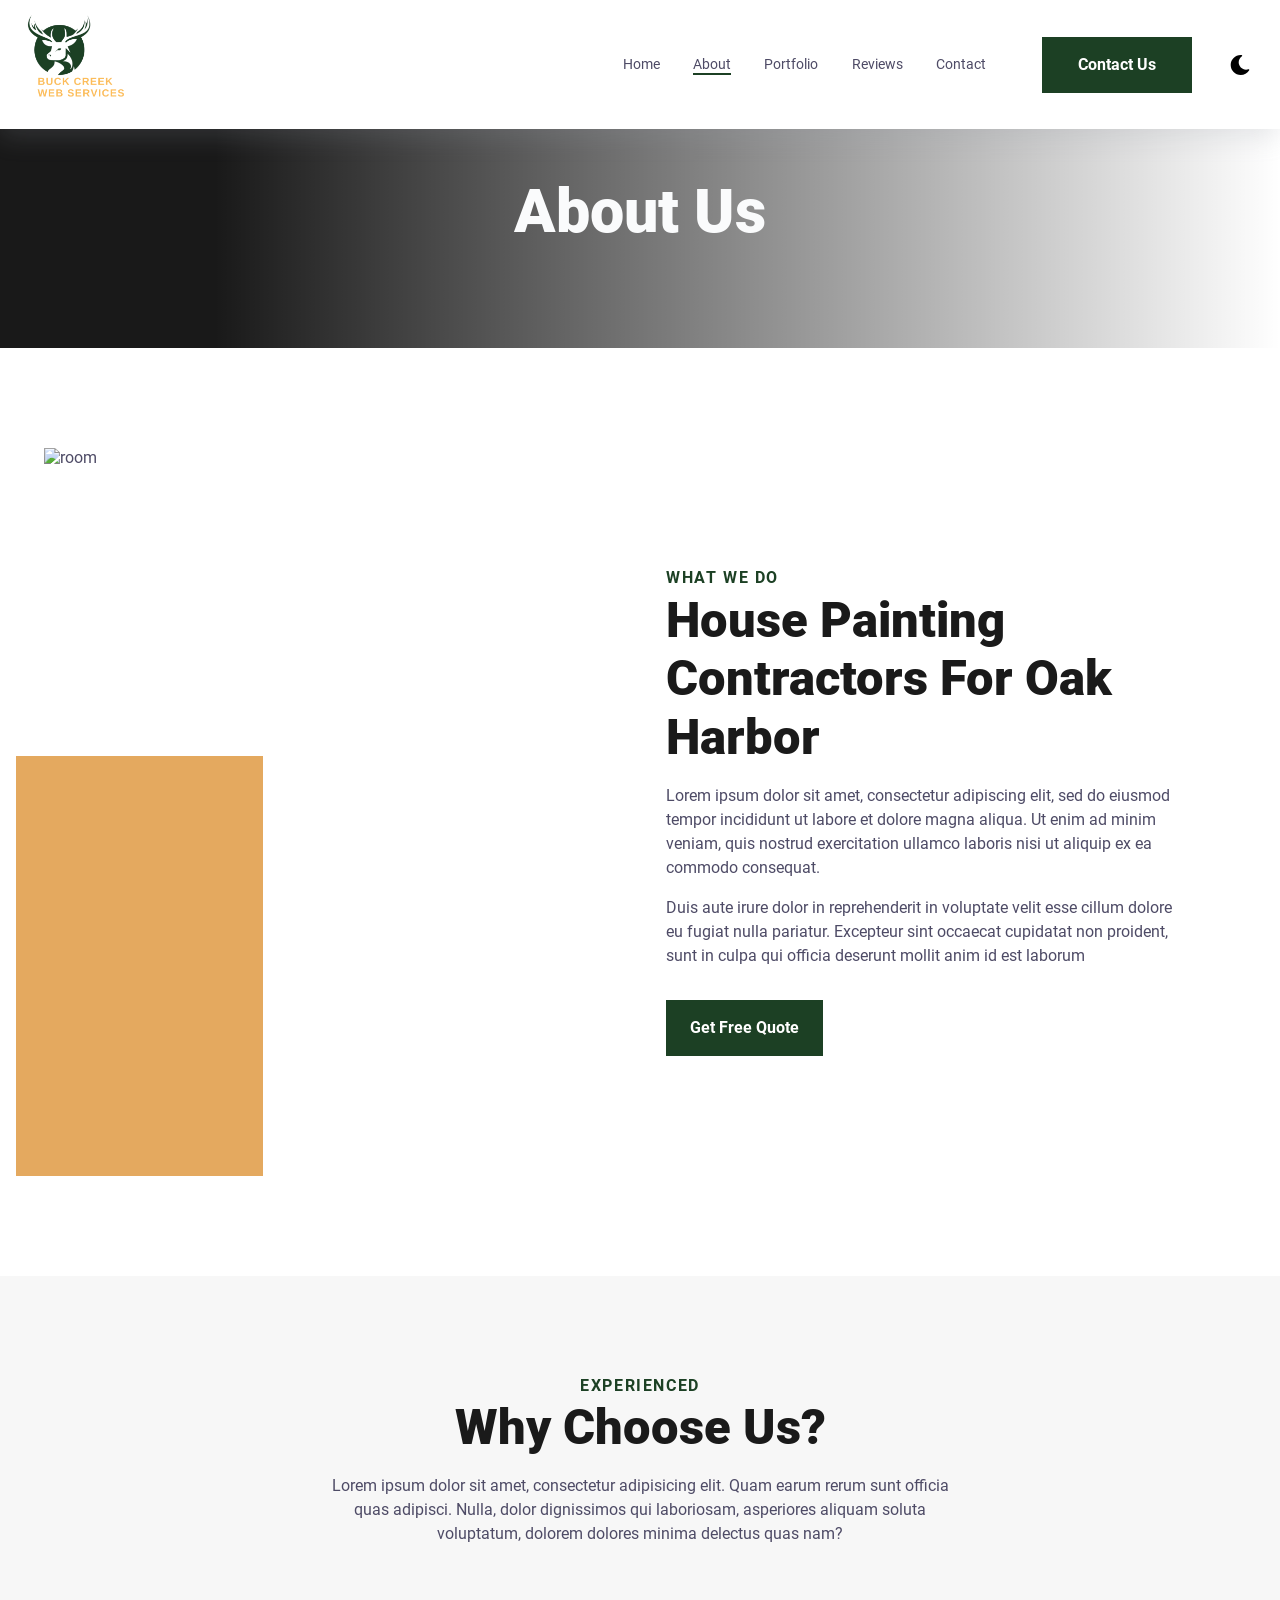
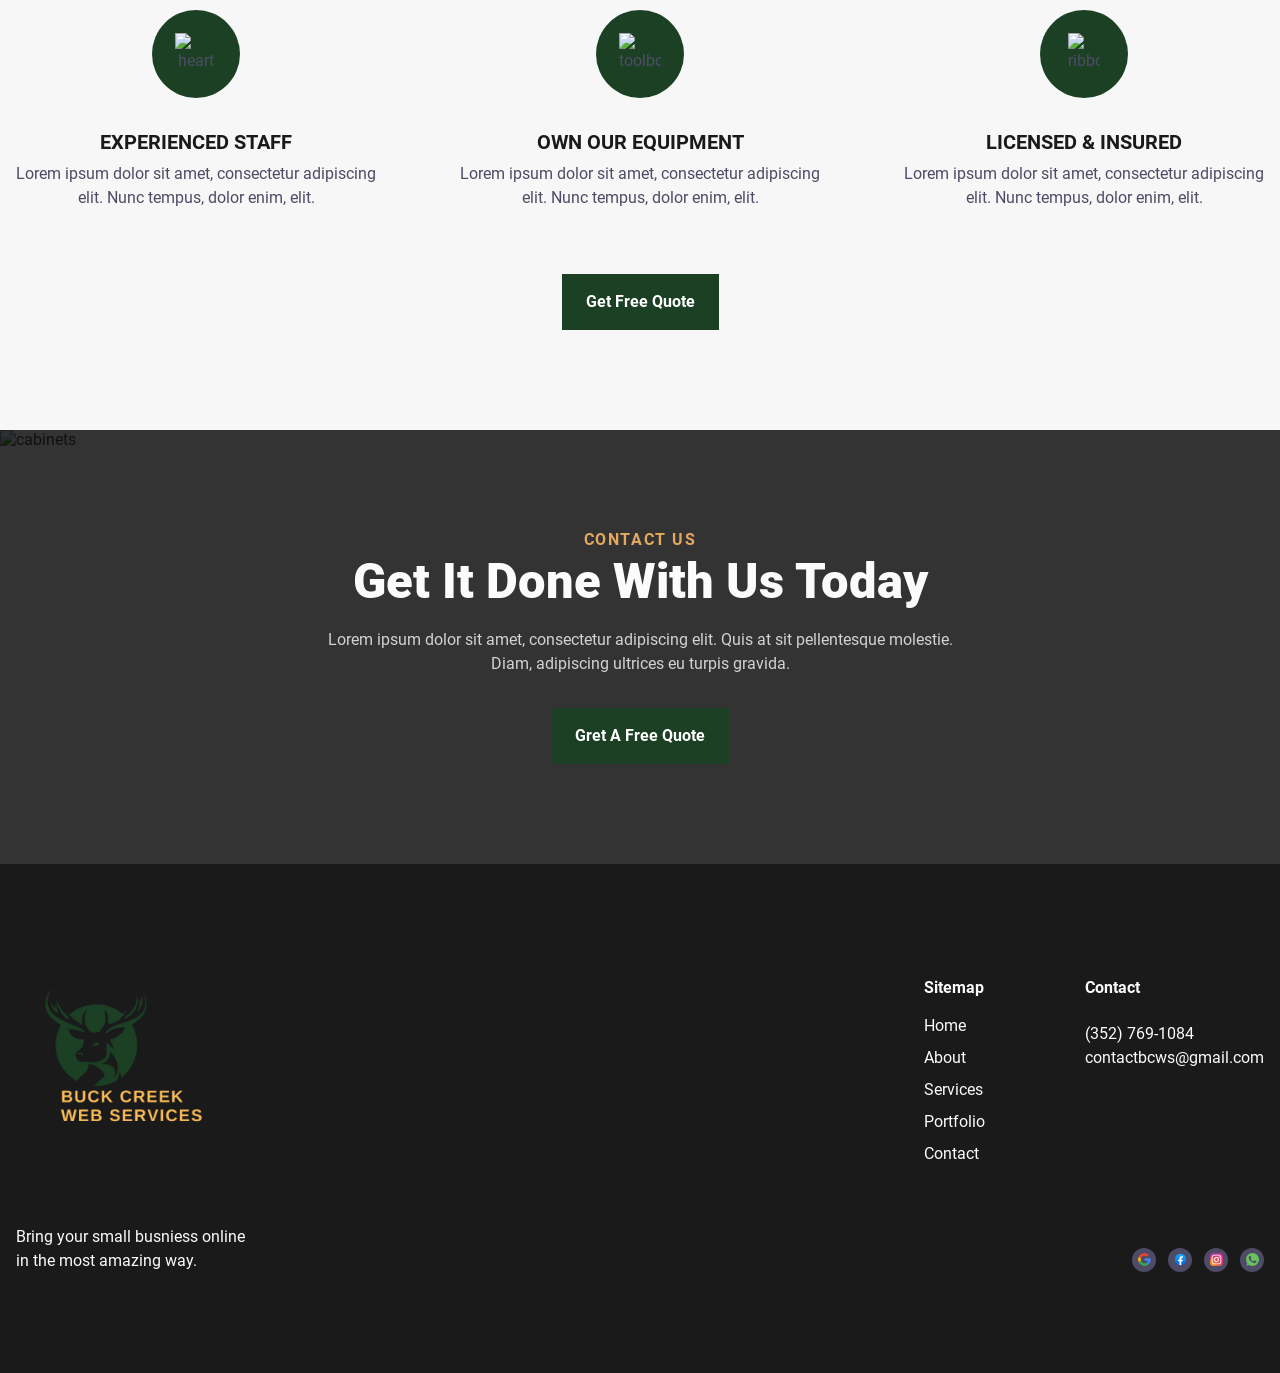
==== commit a13b24d1: "Fix hero image + remove CSS background override" ====
--- a/about.html
+++ b/about.html
@@ -231,7 +231,7 @@
                     <img class="cs-logo-img" aria-hidden="true" loading="lazy" decoding="async" src="/assets/images/bc-logo.png" alt="logo" width="240" height="32">
                 </a>
                 <p class="cs-text">
-                    Etiam nulla ultrices consequat, posuere nulla. Ac iaculis lorem phasellus ultrices adipiscing viverra sit ut quam. In diam mattis elementum diam at sed ultricies.
+                    Bring your small busniess online in the most amazing way.
                 </p>
             </div>
             <!-- Links -->
@@ -261,22 +261,24 @@
                     <span class="cs-header">Contact</span>
                 </li>
                 <li class="cs-contact-li">
-                    <a class="cs-contact-link" href="tel: 123-456-7890">(123) 456-7890</a>
+                    <a class="cs-contact-link" href="tel: 352-769-1084">(352) 769-1084</a>
                 </li>
                 <li class="cs-contact-li">
-                    <a class="cs-contact-link" href="mailto:info@codestitch.com">info@codestitch.com</a>
+                    <a class="cs-contact-link" href="mailto:contactbcws@gmail.com">contactbcws@gmail.com</a>
                 </li>
                 <!-- Social Media -->
                 <li class="cs-contact-li cs-social-group">
                     <div class="cs-social">
-                        <a class="cs-social-link" aria-label="visit google profile" href="">
-                            <img class="cs-social-img" aria-hidden="true" loading="lazy" decoding="async" src="https://csimg.nyc3.digitaloceanspaces.com/Social/google.svg" alt="google" width="11" height="11">
+                        <a class="cs-social-link" aria-label="visit google profile" href="https://share.google/JMqEcuowGDWSGTDgF">
+                            <img class="cs-social-img" aria-hidden="true" loading="lazy" decoding="async" src="/assets/images/google-g.svg" alt="google" width="11" height="11">
                         </a>
                         <a class="cs-social-link" aria-label="visit facebook profile" href="">
-                            <img class="cs-social-img" aria-hidden="true" loading="lazy" decoding="async" src="https://csimg.nyc3.digitaloceanspaces.com/Social/Facebook.svg" alt="facebook" width="6" height="11">
+                            <img class="cs-social-img" aria-hidden="true" loading="lazy" decoding="async" src="/assets/images/facebook-f.svg" alt="facebook" width="6" height="11">
                         </a>
                         <a class="cs-social-link" aria-label="visit instagram profile" href="">
-                            <img class="cs-social-img" aria-hidden="true" loading="lazy" decoding="async" src="https://csimg.nyc3.digitaloceanspaces.com/Social/instagram.svg" alt="instagram" width="11" height="11">
+                            <img class="cs-social-img" aria-hidden="true" loading="lazy" decoding="async" src="/assets/images/instagram.svg" alt="instagram" width="11" height="11">
+                        <a class="cs-social-link" aria-label="chat on whatsapp" href="https://wa.me/33783895136">
+                            <img class="cs-social-img" aria-hidden="true" loading="lazy" decoding="async" src="/assets/images/whatsapp.svg" alt="whatsapp" width="11" height="11">
                         </a>
                     </div>
                 </li>
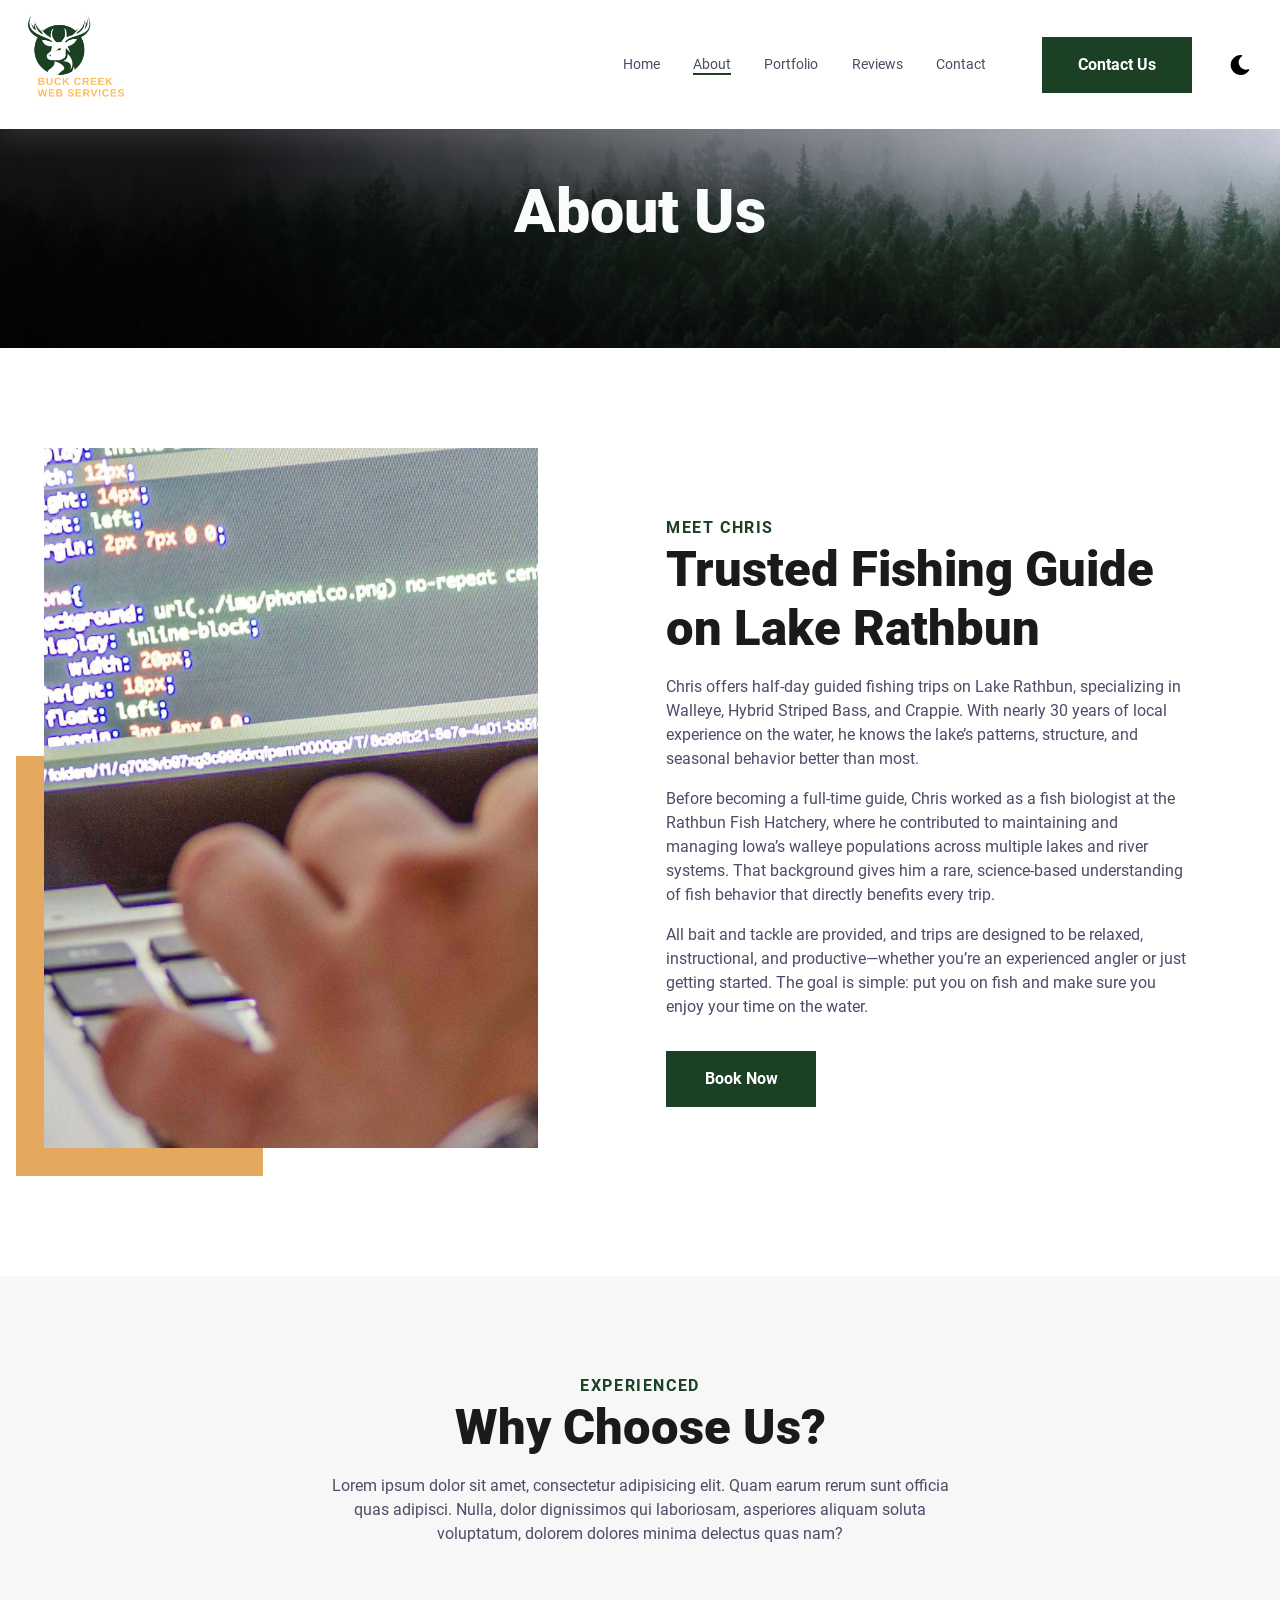
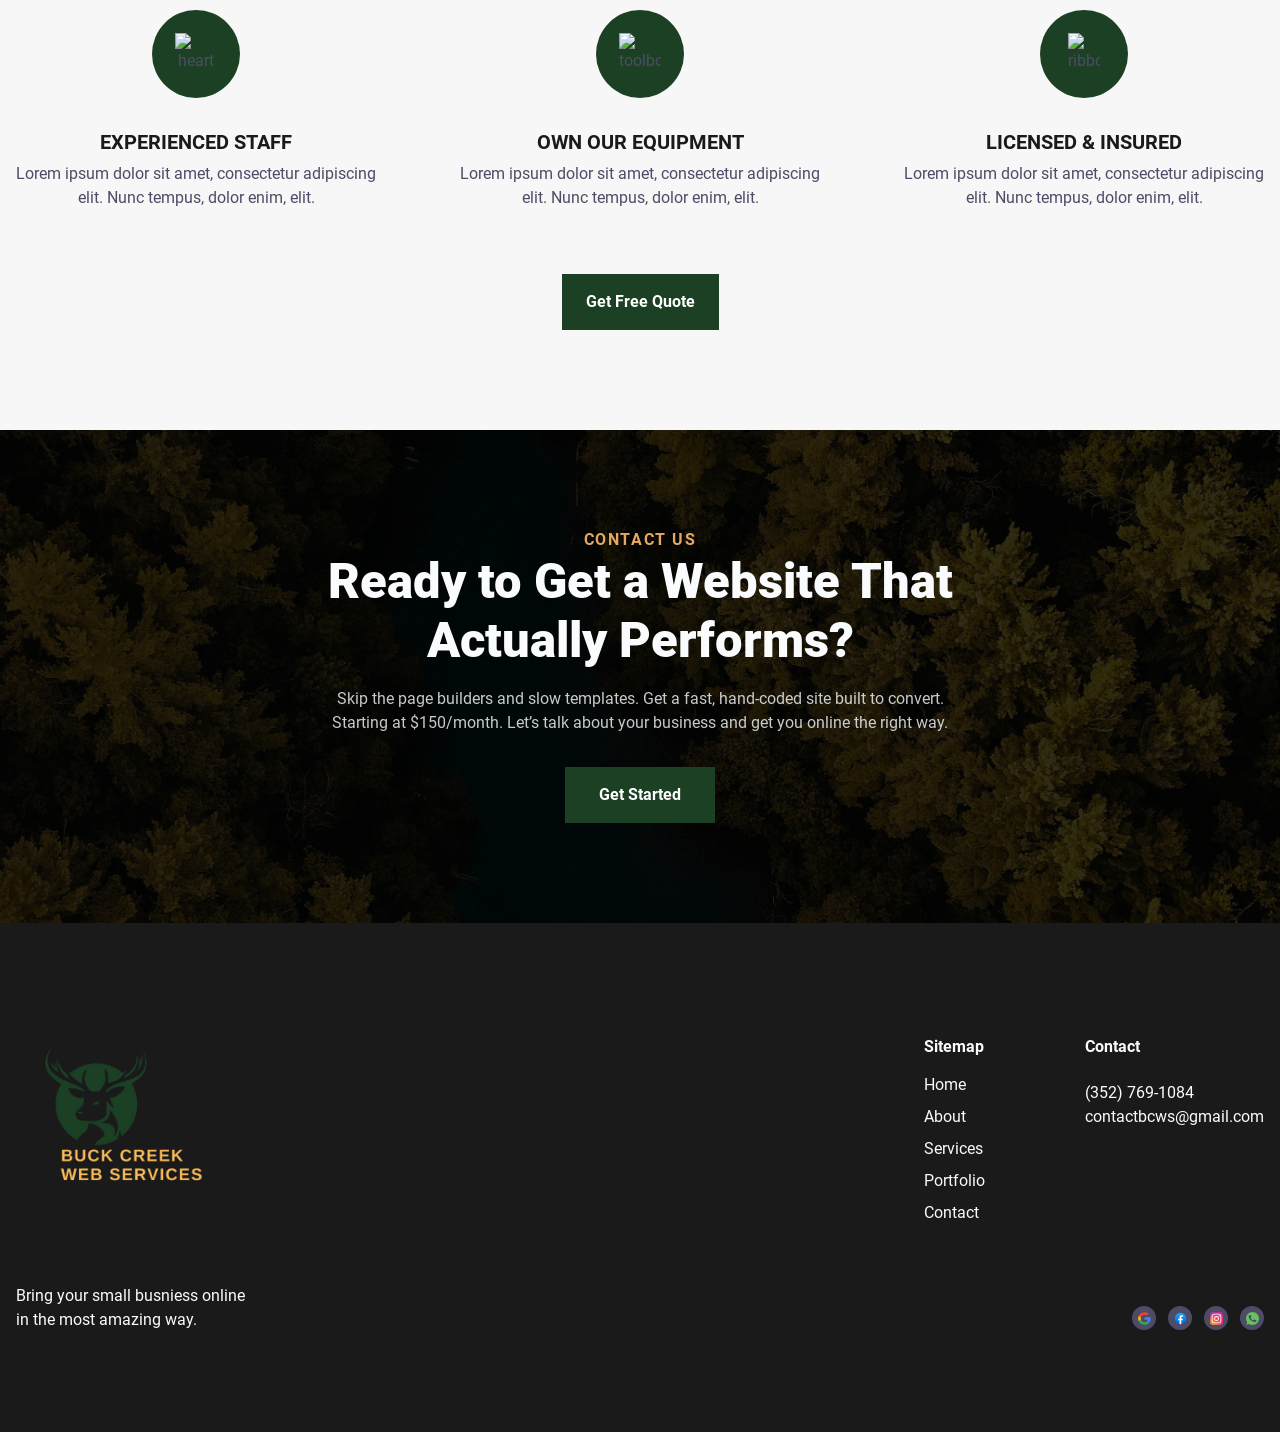
==== commit c26b575c: "banner and cta updates" ====
--- a/about.html
+++ b/about.html
@@ -115,36 +115,39 @@
             <!--Background Image-->
             <picture class="cs-background">
                 <!--Mobile Image-->
-                <source media="(max-width: 600px)" srcset="https://csimg.nyc3.cdn.digitaloceanspaces.com/Images%2FMISC%2Fpills.jpg">
+                <source media="(max-width: 600px)" srcset="/assets/images/forest.jpg">
                 <!--Tablet and above Image-->
-                <source media="(min-width: 601px)" srcset="https://csimg.nyc3.cdn.digitaloceanspaces.com/Images%2FMISC%2Fpills.jpg">
-                <img loading="lazy" decoding="async" src="https://csimg.nyc3.cdn.digitaloceanspaces.com/Images%2FMISC%2Fpills.jpg" alt="pills" width="1280" height="568" aria-hidden="true">
+                <source media="(min-width: 601px)" srcset="/assets/images/forest.jpg">
+                <img loading="lazy" decoding="async" src="/assets/images/forest.jpg" alt="pills" width="1280" height="568" aria-hidden="true">
             </picture>
         </div>
 
         <!-- ============================================ -->
-        <!--                 Side By Side                 -->
+        <!--                 About Sam                    -->
         <!-- ============================================ -->
 
         <section id="sbs-578">
             <div class="cs-container">
                 <picture class="cs-picture">
                     <!--Mobile Image-->
-                    <source media="(max-width: 600px)" srcset="https://csimg.nyc3.cdn.digitaloceanspaces.com/SideBySide/room.jpg">
+                    <source media="(max-width: 600px)" srcset="assets/images/coder.jpg">
                     <!--Tablet and above Image-->
-                    <source media="(min-width: 601px)" srcset="https://csimg.nyc3.cdn.digitaloceanspaces.com/SideBySide/room.jpg">
-                    <img loading="lazy" decoding="async" src="https://csimg.nyc3.cdn.digitaloceanspaces.com/SideBySide/room.jpg" alt="room" width="494" height="700">
+                    <source media="(min-width: 601px)" srcset="assets/images/coder.jpg">
+                    <img loading="lazy" decoding="async" src="assets/images/coder.jpg" alt="room" width="494" height="700">
                 </picture>
                 <div class="cs-content">
-                    <span class="cs-topper">What We Do</span>
-                    <h2 class="cs-title">House Painting Contractors For Oak Harbor</h2>
-                    <p class="cs-text">
-                        Lorem ipsum dolor sit amet, consectetur adipiscing elit, sed do eiusmod tempor incididunt ut labore et dolore magna aliqua. Ut enim ad minim veniam, quis nostrud exercitation ullamco laboris nisi ut aliquip ex ea commodo consequat. 
-                    </p>
-                    <p class="cs-text">
-                        Duis aute irure dolor in reprehenderit in voluptate velit esse cillum dolore eu fugiat nulla pariatur. Excepteur sint occaecat cupidatat non proident, sunt in culpa qui officia deserunt mollit anim id est laborum
-                    </p>
-                    <a href="" class="cs-button-solid">Get Free Quote</a>
+                    <span class="cs-topper">Meet Chris</span>
+                    <h2 class="cs-title">Trusted Fishing Guide on Lake Rathbun</h2>
+                    <p class="cs-text">
+                        Chris offers half-day guided fishing trips on Lake Rathbun, specializing in Walleye, Hybrid Striped Bass, and Crappie. With nearly 30 years of local experience on the water, he knows the lake’s patterns, structure, and seasonal behavior better than most. 
+                    </p>
+                    <p class="cs-text">
+                        Before becoming a full-time guide, Chris worked as a fish biologist at the Rathbun Fish Hatchery, where he contributed to maintaining and managing Iowa’s walleye populations across multiple lakes and river systems. That background gives him a rare, science-based understanding of fish behavior that directly benefits every trip.
+                    </p>
+                    <p class="cs-text">
+                        All bait and tackle are provided, and trips are designed to be relaxed, instructional, and productive—whether you’re an experienced angler or just getting started. The goal is simple: put you on fish and make sure you enjoy your time on the water.
+                    </p>
+                    <a href="" class="cs-button-solid">Book Now</a>
                 </div>
             </div>
         </section>
@@ -203,18 +206,18 @@
             <div class="cs-container">
                 <div class="cs-content">
                     <span class="cs-topper">Contact Us</span>
-                    <h2 class="cs-title">Get It Done With Us Today</h2>
-                    <p class="cs-text">
-                        Lorem ipsum dolor sit amet, consectetur adipiscing elit. Quis at sit pellentesque molestie.  Diam, adipiscing ultrices eu turpis gravida.
-                    </p>
-                    <a href="" class="cs-button-solid">Gret A Free Quote</a>
+                    <h2 class="cs-title">Ready to Get a Website That Actually Performs?</h2>
+                    <p class="cs-text">
+                        Skip the page builders and slow templates. Get a fast, hand-coded site built to convert. Starting at $150/month. Let’s talk about your business and get you online the right way.
+                    </p>
+                    <a href="" class="cs-button-solid">Get Started</a>
                 </div>
             </div>
             <!-- Background Image-->
             <picture class="cs-picture">
-                <source media="(max-width: 600px)" srcset="https://csimg.nyc3.digitaloceanspaces.com/CTA/cabinets-m.jpg">
-                <source media="(min-width: 601px)" srcset="https://csimg.nyc3.digitaloceanspaces.com/CTA/cabinets.jpg">
-                <img loading="lazy" decoding="async" src="https://csimg.nyc3.digitaloceanspaces.com/CTA/cabinets.jpg" alt="cabinets" width="1920" height="1280" aria-hidden="true">
+                <source media="(max-width: 600px)" srcset="/assets/images/forest-aerial.jpg">
+                <source media="(min-width: 601px)" srcset="/assets/images/forest-aerial.jpg">
+                <img loading="lazy" decoding="async" src="/assets/images/forest-aerial.jpg" alt="cabinets" width="1920" height="1280" aria-hidden="true">
             </picture>
         </section>                                          
     </main>
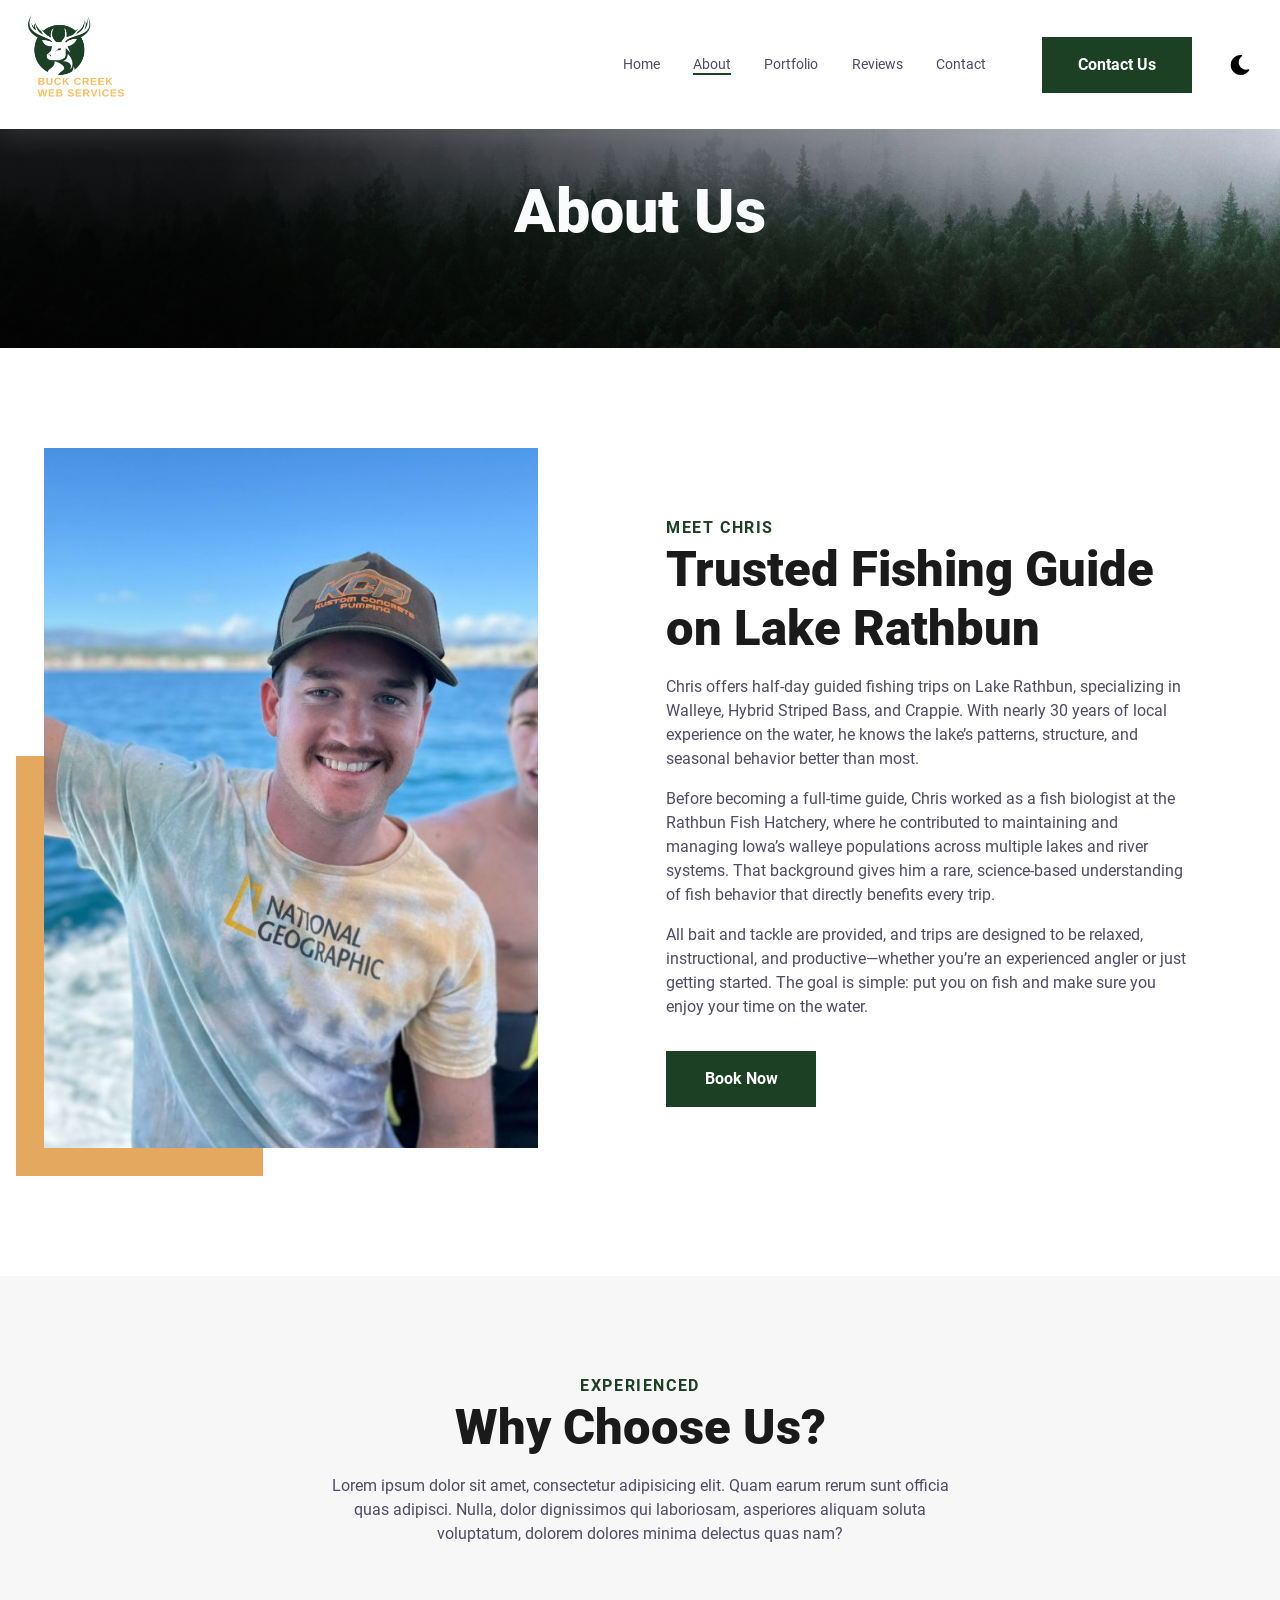
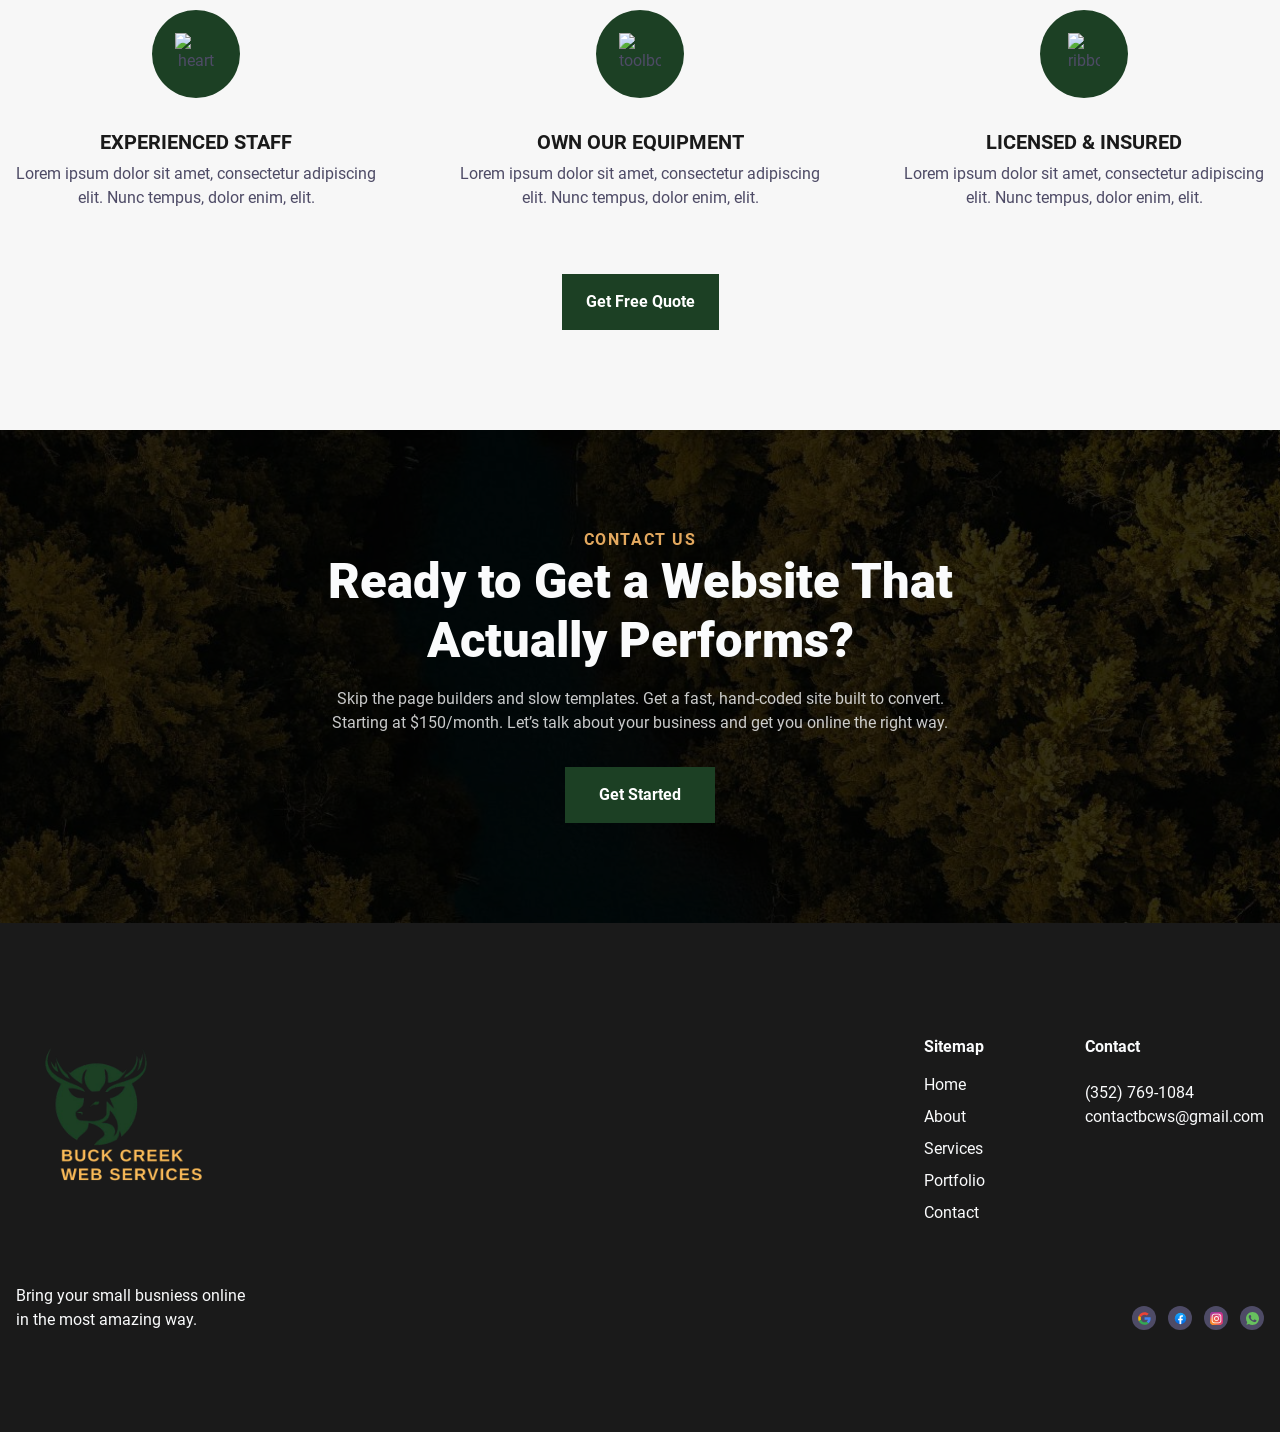
==== commit 13227f46: "header footer about me and service highlights all updated and photo sizes optimized" ====
--- a/about.html
+++ b/about.html
@@ -130,10 +130,10 @@
             <div class="cs-container">
                 <picture class="cs-picture">
                     <!--Mobile Image-->
-                    <source media="(max-width: 600px)" srcset="assets/images/coder.jpg">
+                    <source media="(max-width: 600px)" srcset="assets/images/sam.jpg">
                     <!--Tablet and above Image-->
-                    <source media="(min-width: 601px)" srcset="assets/images/coder.jpg">
-                    <img loading="lazy" decoding="async" src="assets/images/coder.jpg" alt="room" width="494" height="700">
+                    <source media="(min-width: 601px)" srcset="assets/images/sam.jpg">
+                    <img loading="lazy" decoding="async" src="assets/images/sam.jpg" alt="room" width="494" height="700">
                 </picture>
                 <div class="cs-content">
                     <span class="cs-topper">Meet Chris</span>
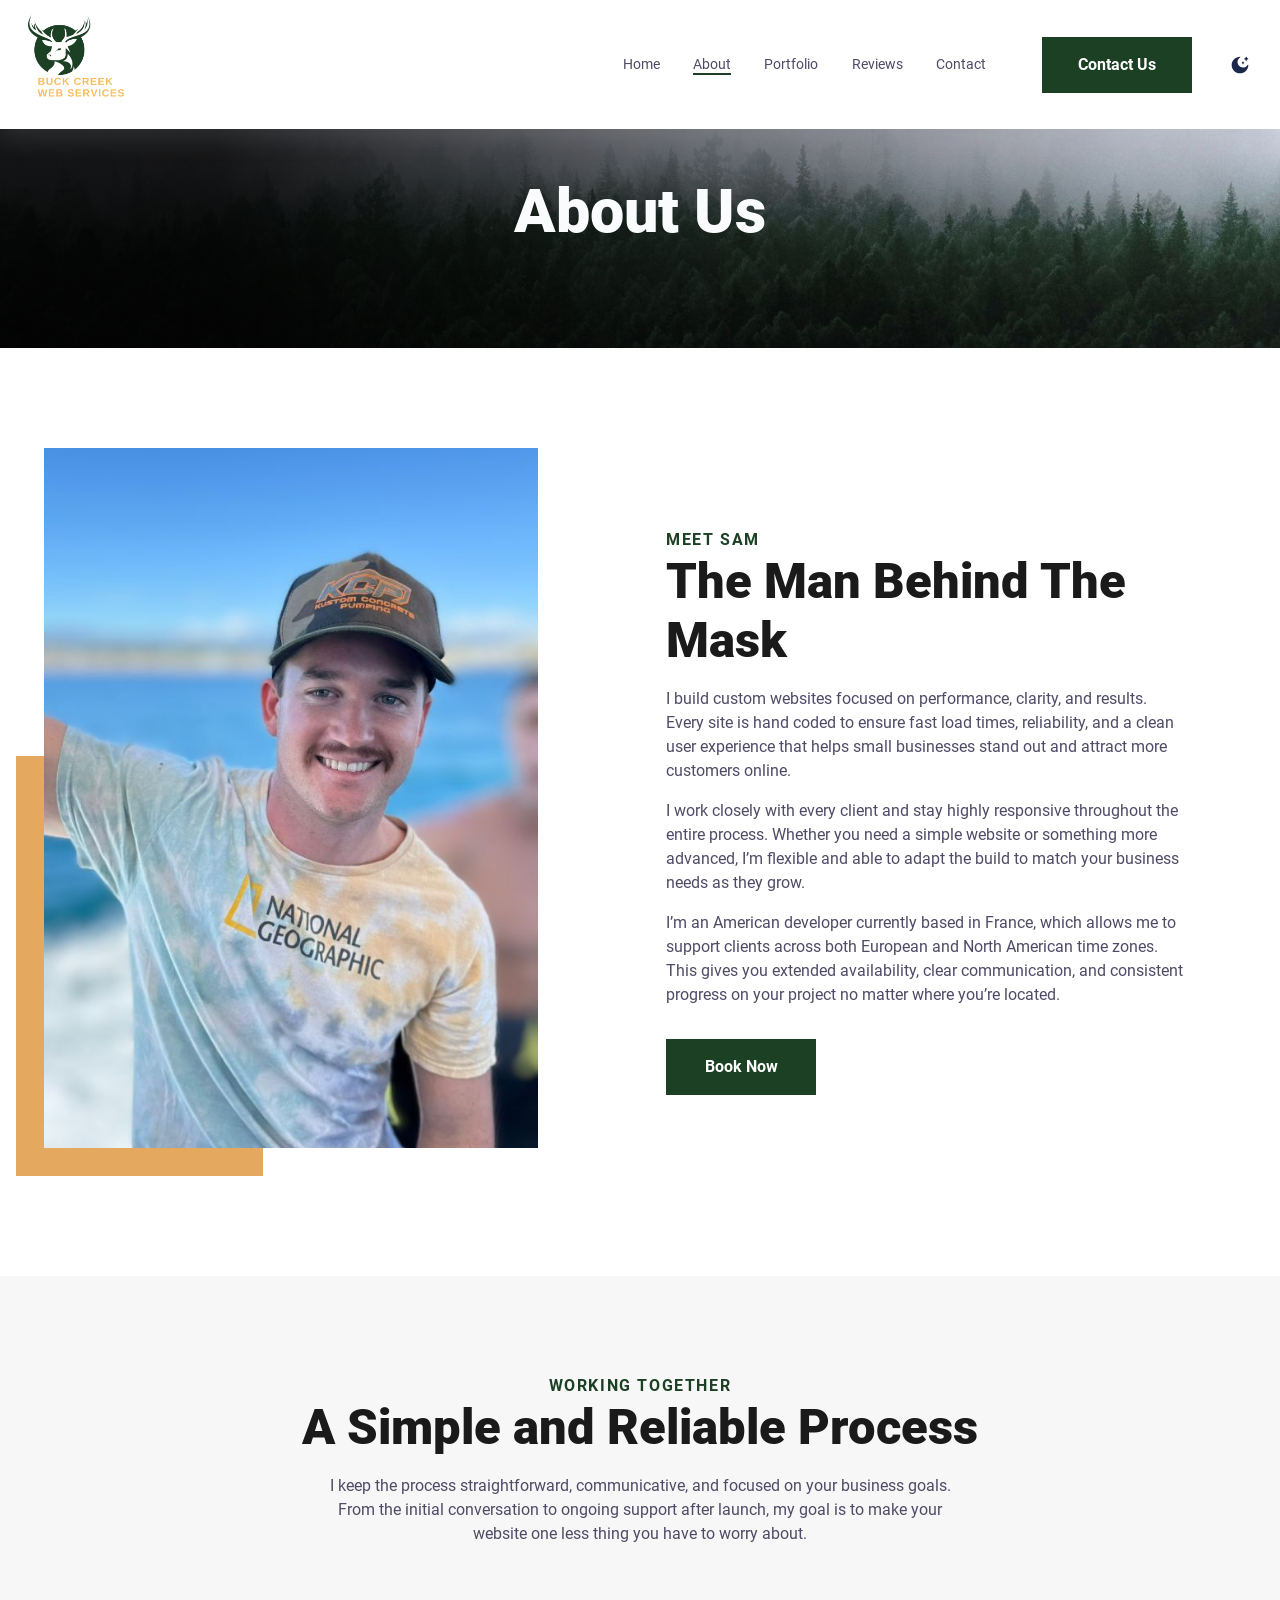
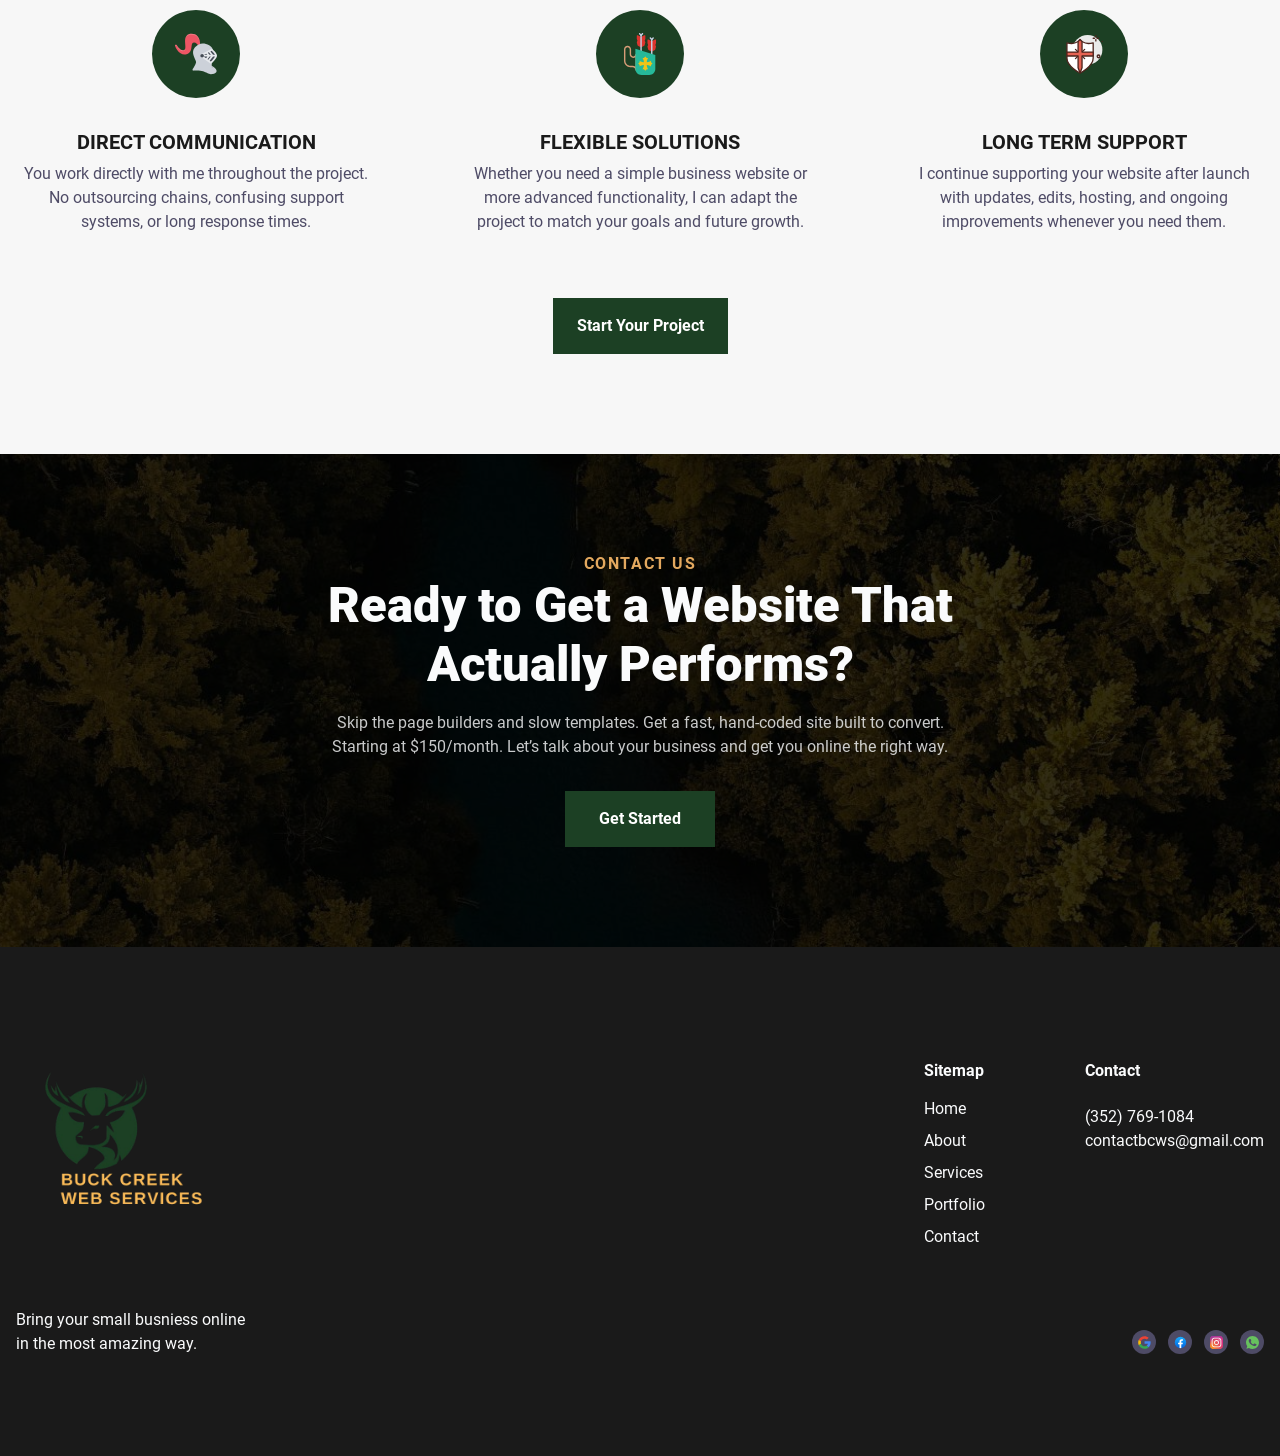
==== commit c3b5a01c: "Update about page and styling" ====
--- a/about.html
+++ b/about.html
@@ -97,8 +97,8 @@
             <a href="/contact.html" class="cs-button-solid cs-nav-button">Contact Us</a>
             <!--Dark Mode toggle, uncomment button code if you want to enable a dark mode toggle-->
             <button id="dark-mode-toggle" aria-label="dark mode toggle">
-                <svg class="cs-moon" xmlns="http://www.w3.org/2000/svg" viewBox="0 0 480 480" style="enable-background:new 0 0 480 480" xml:space="preserve"><path d="M459.782 347.328c-4.288-5.28-11.488-7.232-17.824-4.96-17.76 6.368-37.024 9.632-57.312 9.632-97.056 0-176-78.976-176-176 0-58.4 28.832-112.768 77.12-145.472 5.472-3.712 8.096-10.4 6.624-16.832S285.638 2.4 279.078 1.44C271.59.352 264.134 0 256.646 0c-132.352 0-240 107.648-240 240s107.648 240 240 240c84 0 160.416-42.688 204.352-114.176 3.552-5.792 3.04-13.184-1.216-18.496z"/></svg>
-                <img class="cs-sun" aria-hidden="true" src="https://csimg.nyc3.cdn.digitaloceanspaces.com/Icons%2Fsun.svg" decoding="async" alt="moon" width="15" height="15">
+                <img class="cs-moon" src="/assets/images/moon.svg" alt="moon" width="15" height="15">
+                <img class="cs-sun" aria-hidden="true" src="/assets/images/sun.svg" decoding="async" alt="moon" width="15" height="15">
             </button>
         </div>
     </header>
@@ -136,16 +136,18 @@
                     <img loading="lazy" decoding="async" src="assets/images/sam.jpg" alt="room" width="494" height="700">
                 </picture>
                 <div class="cs-content">
-                    <span class="cs-topper">Meet Chris</span>
-                    <h2 class="cs-title">Trusted Fishing Guide on Lake Rathbun</h2>
-                    <p class="cs-text">
-                        Chris offers half-day guided fishing trips on Lake Rathbun, specializing in Walleye, Hybrid Striped Bass, and Crappie. With nearly 30 years of local experience on the water, he knows the lake’s patterns, structure, and seasonal behavior better than most. 
-                    </p>
-                    <p class="cs-text">
-                        Before becoming a full-time guide, Chris worked as a fish biologist at the Rathbun Fish Hatchery, where he contributed to maintaining and managing Iowa’s walleye populations across multiple lakes and river systems. That background gives him a rare, science-based understanding of fish behavior that directly benefits every trip.
-                    </p>
-                    <p class="cs-text">
-                        All bait and tackle are provided, and trips are designed to be relaxed, instructional, and productive—whether you’re an experienced angler or just getting started. The goal is simple: put you on fish and make sure you enjoy your time on the water.
+                    <span class="cs-topper">Meet Sam</span>
+                    <h2 class="cs-title">The Man Behind The Mask</h2>
+                    <p class="cs-text">
+                        I build custom websites focused on performance, clarity, and results. Every site is hand coded to ensure fast load times, reliability, and a clean user experience that helps small businesses stand out and attract more customers online.
+                    </p>
+
+                    <p class="cs-text">
+                        I work closely with every client and stay highly responsive throughout the entire process. Whether you need a simple website or something more advanced, I’m flexible and able to adapt the build to match your business needs as they grow.
+                    </p>
+
+                    <p class="cs-text">
+                        I’m an American developer currently based in France, which allows me to support clients across both European and North American time zones. This gives you extended availability, clear communication, and consistent progress on your project no matter where you’re located.
                     </p>
                     <a href="" class="cs-button-solid">Book Now</a>
                 </div>
@@ -159,42 +161,42 @@
         <section id="why-choose-12">
             <div class="cs-container">
                 <div class="cs-content">
-                    <span class="cs-topper">Experienced</span>
-                    <h2 class="cs-title">Why Choose Us?</h2>
-                    <p class="cs-text">
-                        Lorem ipsum dolor sit amet, consectetur adipisicing elit. Quam earum rerum sunt officia quas adipisci. Nulla, dolor dignissimos qui laboriosam, asperiores aliquam soluta voluptatum, dolorem dolores minima delectus quas nam?
+                    <span class="cs-topper">Working Together</span>
+                    <h2 class="cs-title">A Simple and Reliable Process</h2>
+                    <p class="cs-text">
+                        I keep the process straightforward, communicative, and focused on your business goals. From the initial conversation to ongoing support after launch, my goal is to make your website one less thing you have to worry about.
                     </p>
                 </div>
                 <ul class="cs-card-group">
                     <li class="cs-item">
                         <picture class="cs-picture">
-                            <img loading="lazy" decoding="async" src="https://csimg.nyc3.digitaloceanspaces.com/Why-Choose/sheild.svg" alt="heart icon" width="42" height="42" aria-hidden="true">
+                            <img loading="lazy" decoding="async" src="/assets/images/helmet-knight.svg" alt="heart icon" width="42" height="42" aria-hidden="true">
                         </picture>
-                        <h3 class="cs-h3">Experienced Staff</h3>
+                        <h3 class="cs-h3">Direct Communication</h3>
                         <p class="cs-item-text">
-                            Lorem ipsum dolor sit amet, consectetur adipiscing elit. Nunc tempus, dolor enim, elit. 
+                            You work directly with me throughout the project. No outsourcing chains, confusing support systems, or long response times. 
                         </p>
                     </li>
                     <li class="cs-item">
                         <picture class="cs-picture">
-                            <img loading="lazy" decoding="async" src="https://csimg.nyc3.digitaloceanspaces.com/Why-Choose/toolbox.svg" alt="toolbox icon" width="42" height="42" aria-hidden="true">
+                            <img loading="lazy" decoding="async" src="/assets/images/quiver.svg" alt="toolbox icon" width="42" height="42" aria-hidden="true">
                         </picture>
-                        <h3 class="cs-h3">Own Our Equipment</h3>
+                        <h3 class="cs-h3">Flexible Solutions</h3>
                         <p class="cs-item-text">
-                            Lorem ipsum dolor sit amet, consectetur adipiscing elit. Nunc tempus, dolor enim, elit. 
+                            Whether you need a simple business website or more advanced functionality, I can adapt the project to match your goals and future growth. 
                         </p>
                     </li>
                     <li class="cs-item">
                         <picture class="cs-picture">
-                            <img loading="lazy" decoding="async" src="https://csimg.nyc3.digitaloceanspaces.com/Why-Choose/ribbon.svg" alt="ribbon icon" width="32" height="42" aria-hidden="true">
+                            <img loading="lazy" decoding="async" src="/assets/images/shield.svg" alt="ribbon icon" width="32" height="42" aria-hidden="true">
                         </picture>
-                        <h3 class="cs-h3">Licensed & Insured</h3>
+                        <h3 class="cs-h3">Long Term Support</h3>
                         <p class="cs-item-text">
-                            Lorem ipsum dolor sit amet, consectetur adipiscing elit. Nunc tempus, dolor enim, elit. 
+                            I continue supporting your website after launch with updates, edits, hosting, and ongoing improvements whenever you need them.
                         </p>
                     </li>
                 </ul>
-                <a href="" class="cs-button-solid">Get Free Quote</a>
+                <a href="" class="cs-button-solid">Start Your Project</a>
             </div>
         </section>
                                 
@@ -288,8 +290,7 @@
             </ul>
         </div>
     </footer>
-                                
-
+                     
     <script defer src="/assets/js/nav.js"></script>
 </body>
 </html>
--- a/css/about.css
+++ b/css/about.css
@@ -134,7 +134,13 @@
     max-width: 22.5rem;
     margin: 0;
     padding: 0;
-  }
+    border-radius: 1rem;
+    transition: transform 0.3s ease, box-shadow 0.3s ease;
+  }
+  #why-choose-12 .cs-item:hover {
+    transform: translateY(-8px);
+    box-shadow: 0 12px 30px rgba(0,0,0,0.12);
+}
   #why-choose-12 .cs-picture {
     /* 68px - 88px */
     width: clamp(4.25rem, 7vw, 5.5rem);
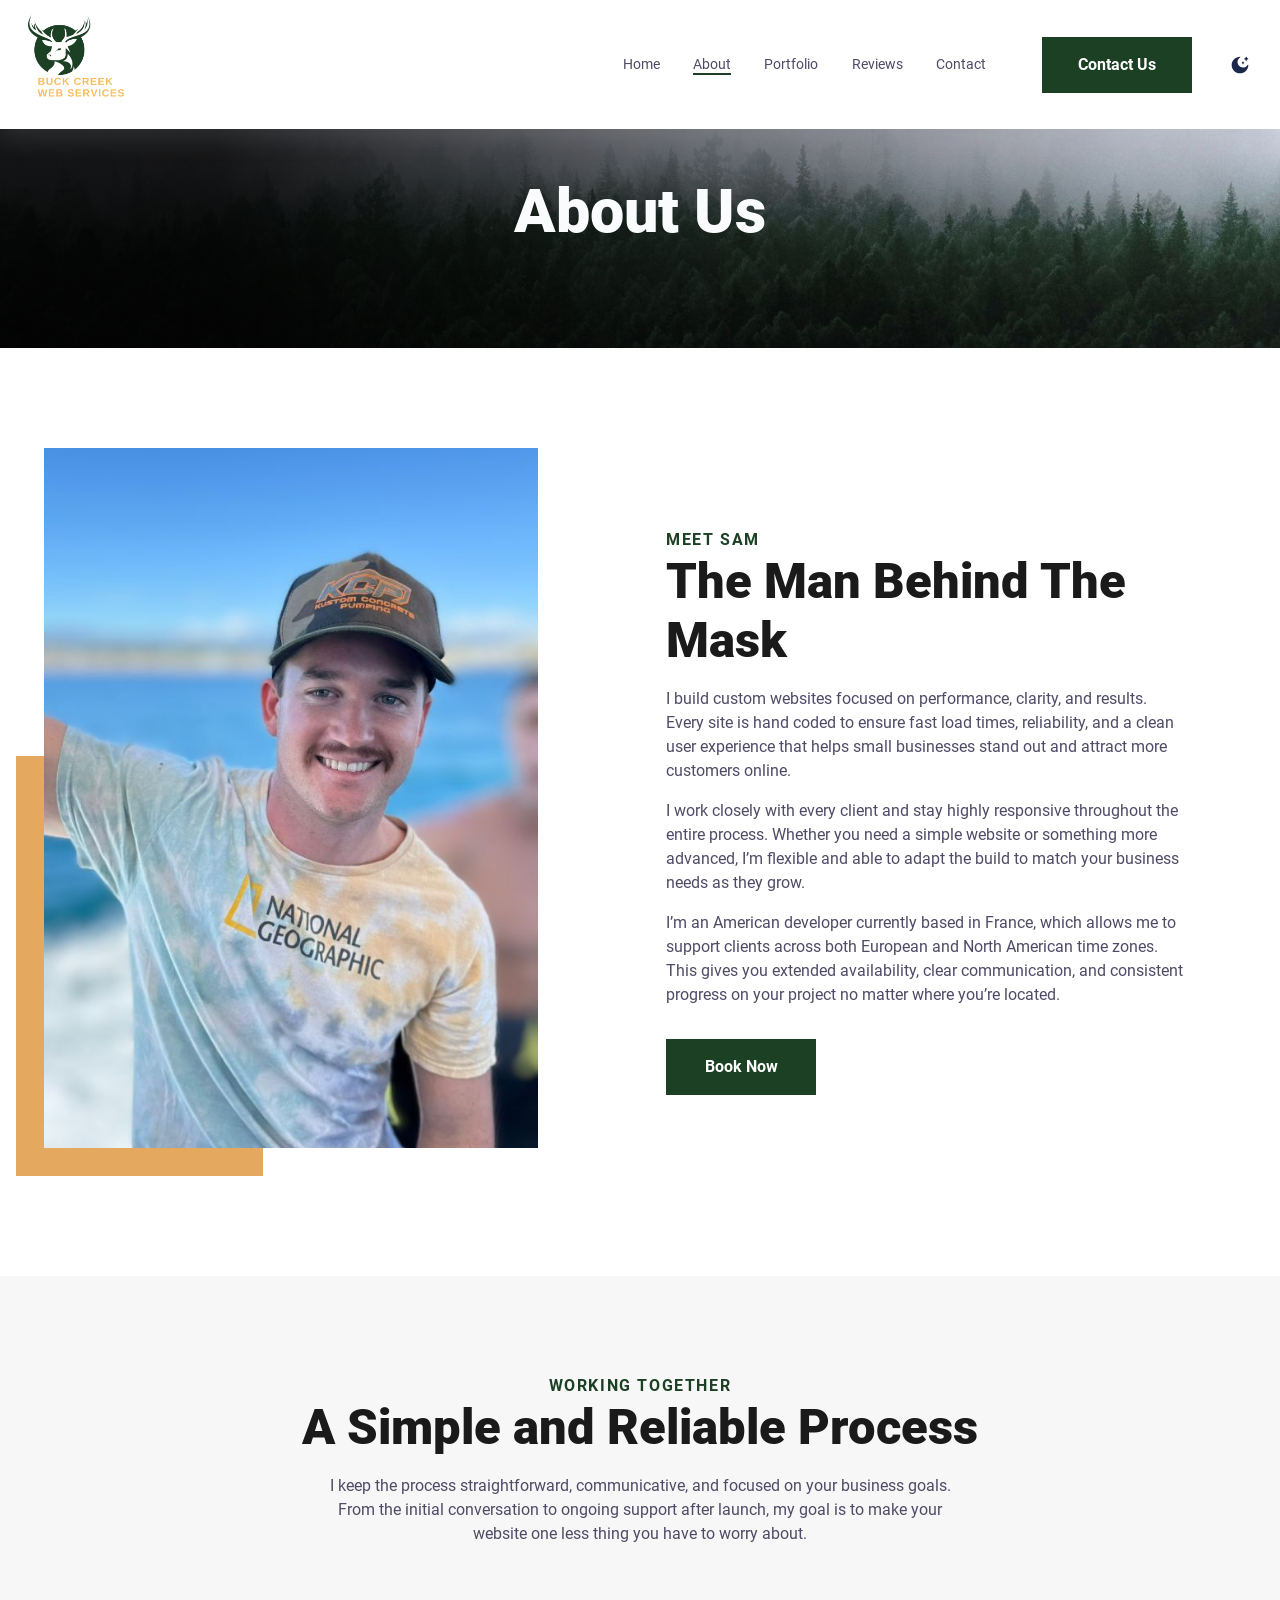
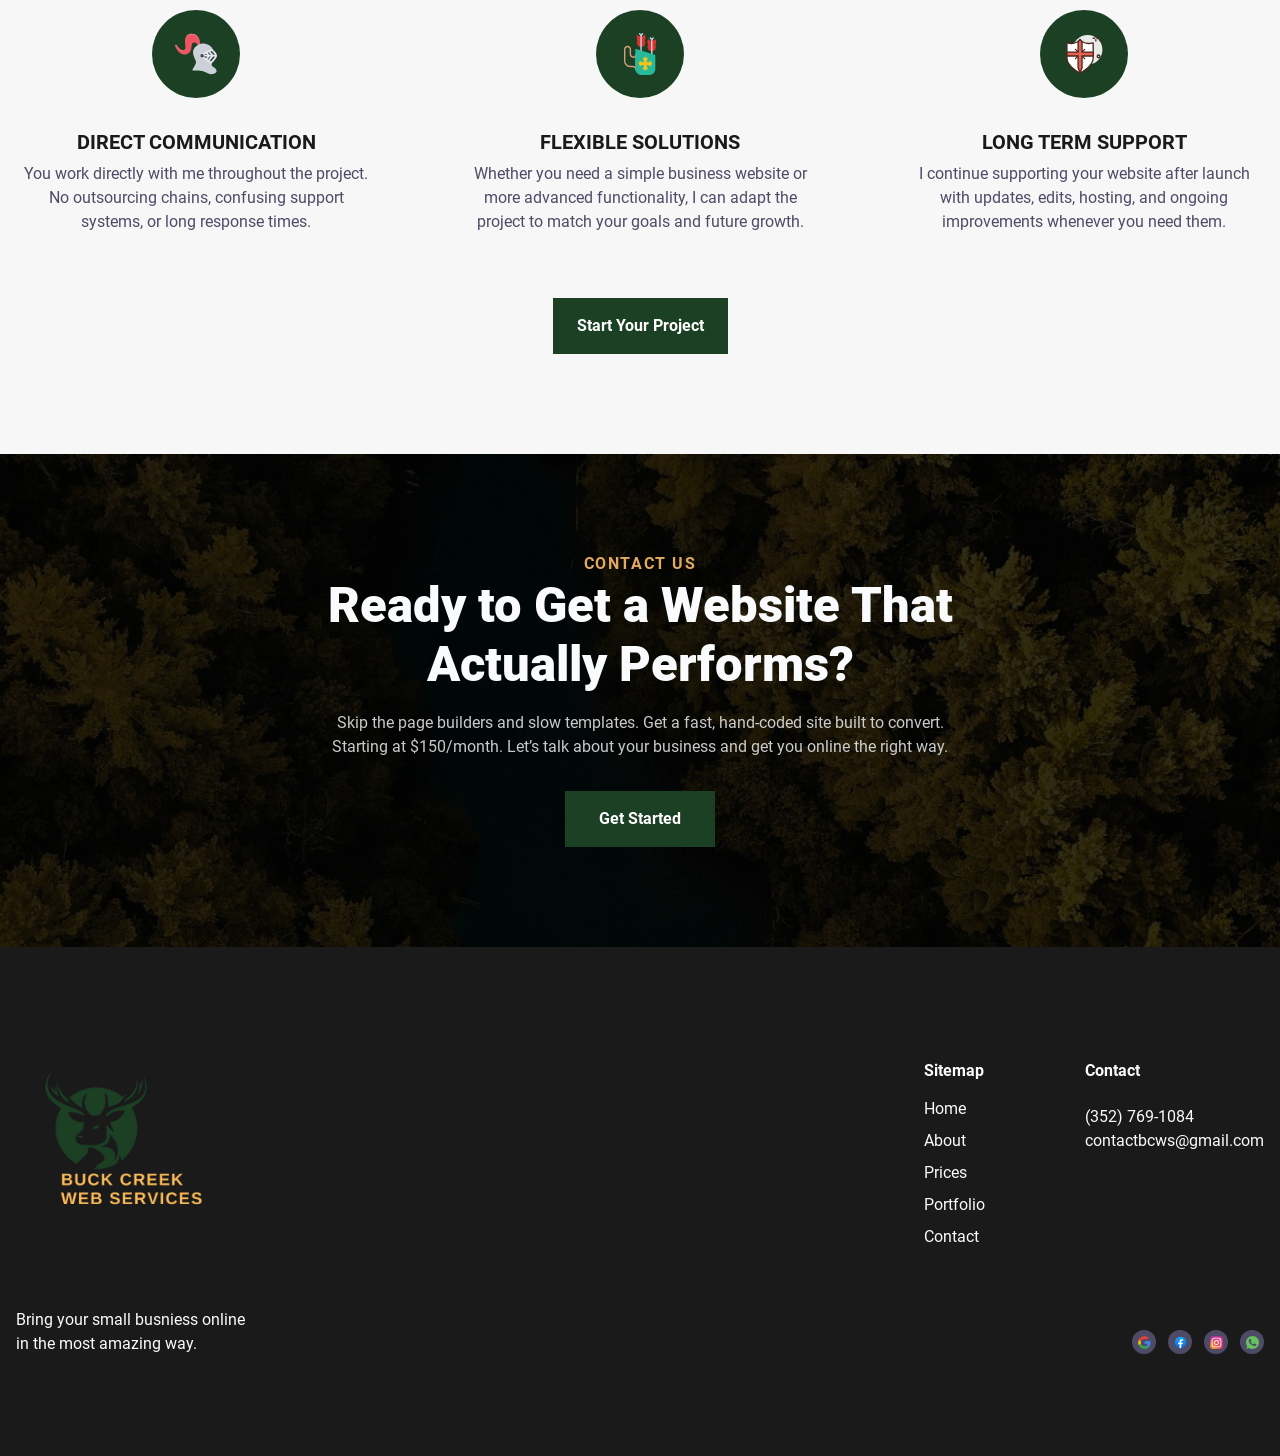
==== commit f40266da: "footer sitemap functionality" ====
--- a/about.html
+++ b/about.html
@@ -245,19 +245,19 @@
                     <span class="cs-header">Sitemap</span>
                 </li>
                 <li class="cs-nav-li">
-                    <a class="cs-nav-link" href="">Home</a>
-                </li>
-                <li class="cs-nav-li">
-                    <a class="cs-nav-link" href="">About</a>
-                </li>
-                <li class="cs-nav-li">
-                    <a class="cs-nav-link" href="">Services</a>
-                </li>
-                <li class="cs-nav-li">
-                    <a class="cs-nav-link" href="">Portfolio</a>
-                </li>
-                <li class="cs-nav-li">
-                    <a class="cs-nav-link" href="">Contact</a>
+                    <a class="cs-nav-link" href="/index.html">Home</a>
+                </li>
+                <li class="cs-nav-li">
+                    <a class="cs-nav-link" href="/about.html">About</a>
+                </li>
+                <li class="cs-nav-li">
+                    <a class="cs-nav-link" href="/prices.html">Prices</a>
+                </li>
+                <li class="cs-nav-li">
+                    <a class="cs-nav-link" href="portfolio.html">Portfolio</a>
+                </li>
+                <li class="cs-nav-li">
+                    <a class="cs-nav-link" href="contact.html">Contact</a>
                 </li>
             </ul>
             <!-- Contact Info -->
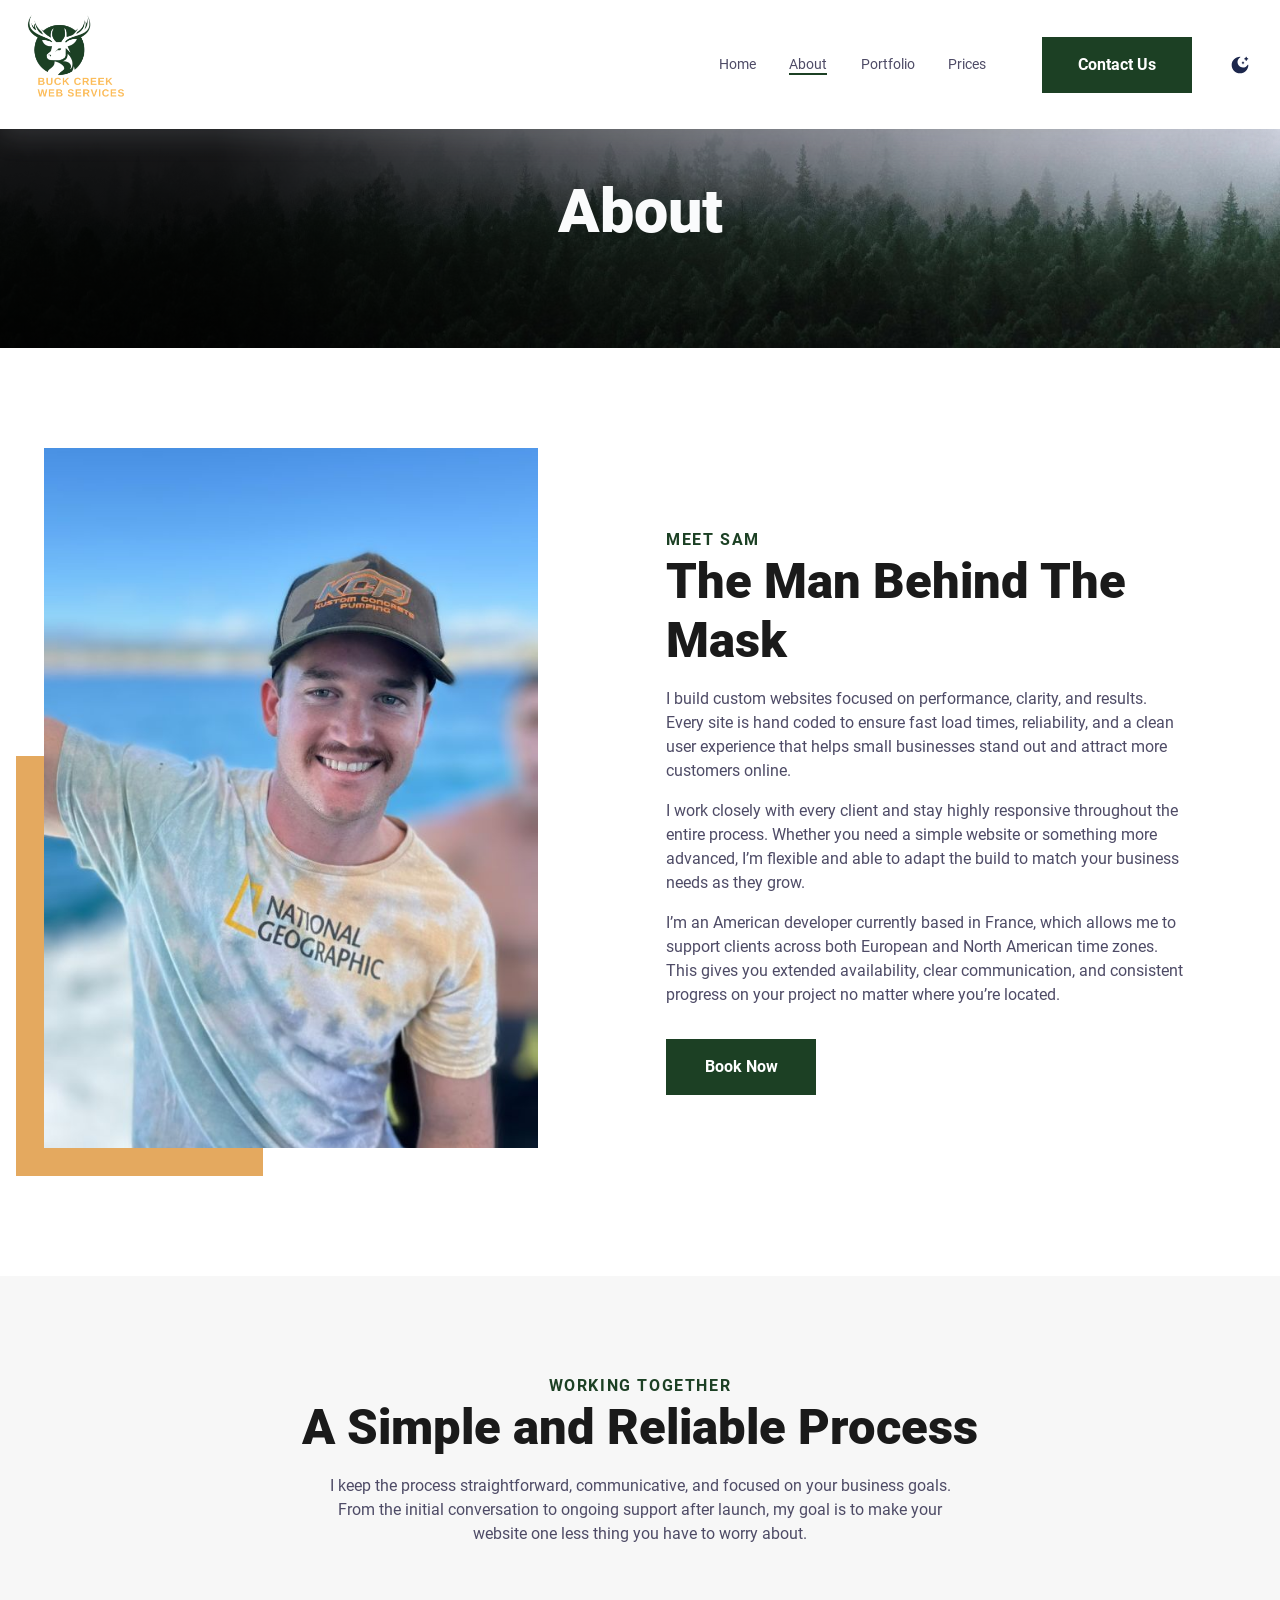
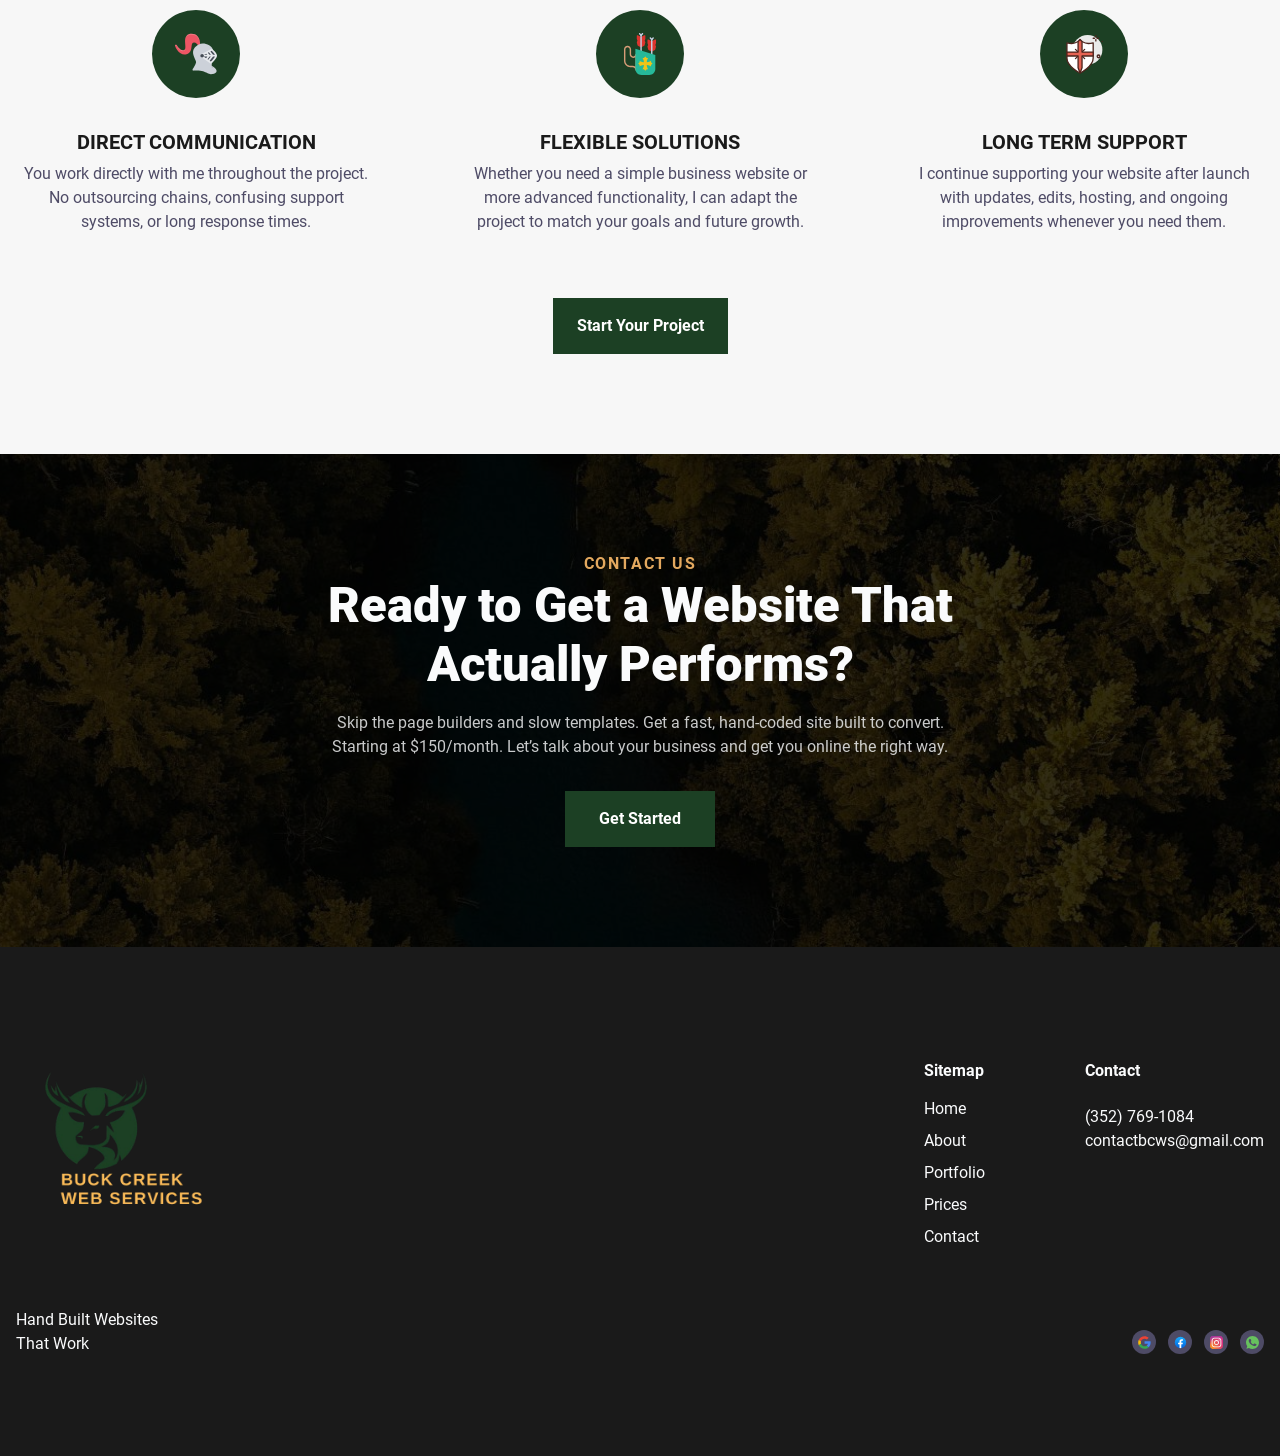
==== commit 62f7242c: "prices and portfolio sections and standalone pages" ====
--- a/about.html
+++ b/about.html
@@ -82,13 +82,8 @@
                             </a>
                         </li>
                         <li class="cs-li">
-                            <a href="/reviews.html" class="cs-li-link">
-                                Reviews
-                            </a>
-                        </li>
-                        <li class="cs-li">
-                            <a href="/contact.html" class="cs-li-link">
-                                Contact
+                            <a href="/prices.html" class="cs-li-link">
+                                Prices
                             </a>
                         </li>
                     </ul>
@@ -110,7 +105,7 @@
 
         <div id="banner-712">
             <div class="cs-container">
-                <span class="cs-int-title">About Us</span>
+                <span class="cs-int-title">About</span>
             </div>
             <!--Background Image-->
             <picture class="cs-background">
@@ -236,7 +231,7 @@
                     <img class="cs-logo-img" aria-hidden="true" loading="lazy" decoding="async" src="/assets/images/bc-logo.png" alt="logo" width="240" height="32">
                 </a>
                 <p class="cs-text">
-                    Bring your small busniess online in the most amazing way.
+                    Hand Built Websites That Work
                 </p>
             </div>
             <!-- Links -->
@@ -251,10 +246,10 @@
                     <a class="cs-nav-link" href="/about.html">About</a>
                 </li>
                 <li class="cs-nav-li">
+                    <a class="cs-nav-link" href="/portfolio.html">Portfolio</a>
+                </li>
+                <li class="cs-nav-li">
                     <a class="cs-nav-link" href="/prices.html">Prices</a>
-                </li>
-                <li class="cs-nav-li">
-                    <a class="cs-nav-link" href="portfolio.html">Portfolio</a>
                 </li>
                 <li class="cs-nav-li">
                     <a class="cs-nav-link" href="contact.html">Contact</a>
